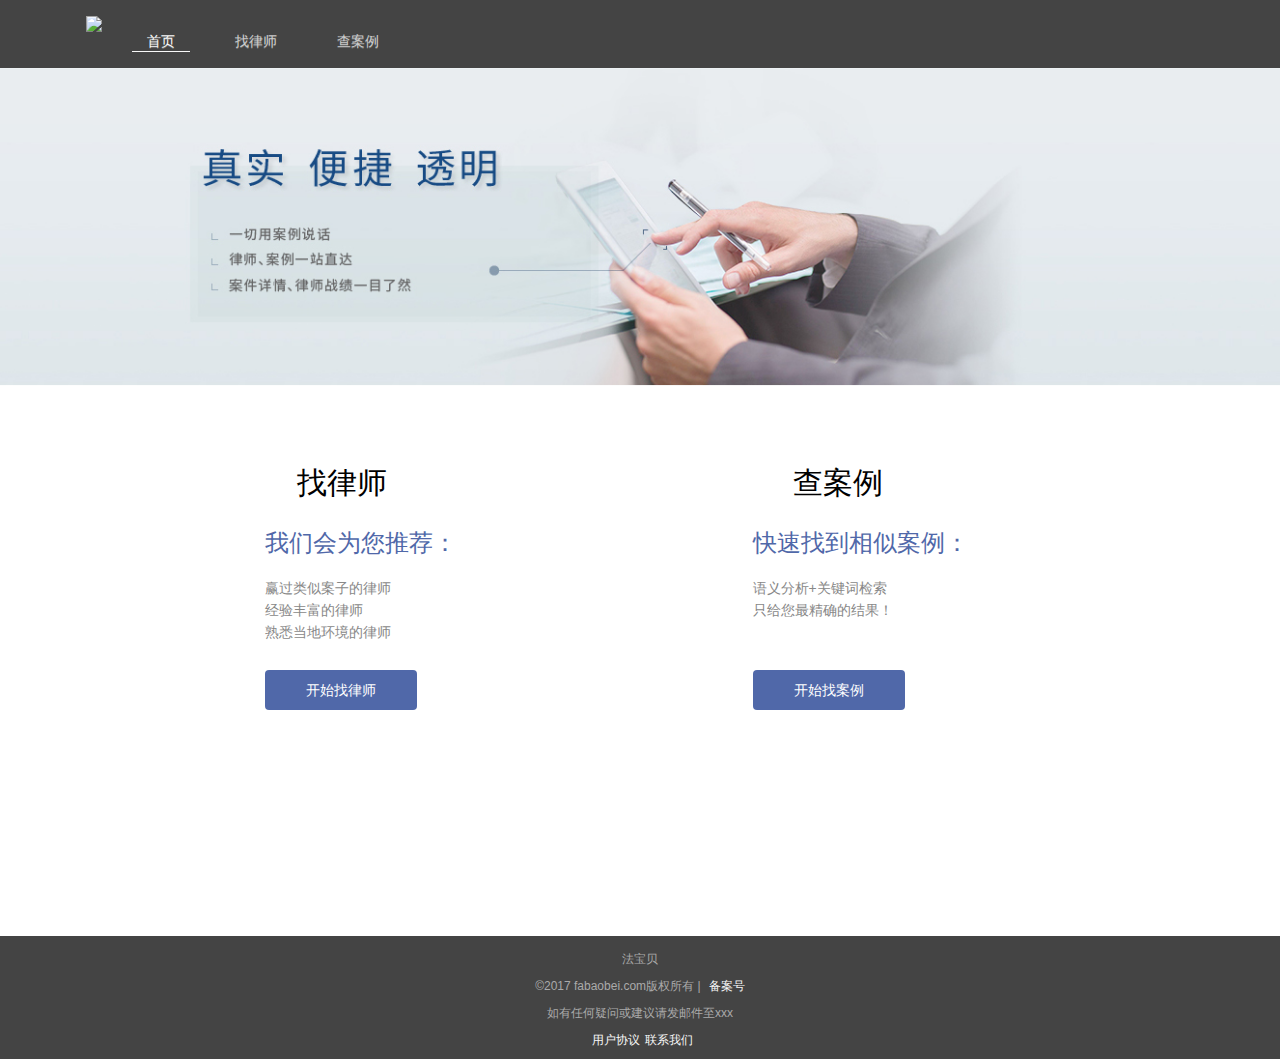
==== index.html @ 176e60fd "create" ====
<!DOCTYPE html>
<!-- saved from url=(0044)http://www.falvgu.com/public/html/index.html -->
<html lang="en"><head><meta http-equiv="Content-Type" content="text/html; charset=UTF-8">
	
	<meta name="renderer" content="webkit">
	<meta http-equiv="X-UA-Compatible" content="IE=edge">
  <meta name="viewport" content="width=device-width, initial-scale=1">
	<meta name="viewport" content="width=device-width, initial-scale=1, maximum-scale=1, user-scalable=no">


	<!-- Bootstrap -->
	<link rel="stylesheet" href="./source/css/style.css">
	<link rel="stylesheet" href="./source/css/bootstrap.css">
	<link rel="stylesheet" href="./source/css/bootstrap-theme.css">

	<script async="" src="./source/js/analytics.js">
	</script><script src="./source/js/jquery-3.0.0.js"></script>
	<script src="./source/js/jquery-migrate-3.0.0.js"></script>
	<script src="./source/js/bootstrap3.3.7.min.js"></script>
  <link rel="icon" href="./source/favicon.ico" mce_href="./source/favicon.ico" type="image/x-icon">
  <link rel="shortcut icon" href="./source/favicon.ico" mce_href="./source/favicon.ico" type="image/x-icon">
	<title>法律谷</title>
	<style type="text/css">

	.carousel .item img {
	  top: 0;
	  left: 0;
	  min-width: 100%;
	}

	.item {
		position: relative;
  	overflow: hidden;
	}
	</style>
	<!-- Google Analytics -->
        <script>
            (function(i,s,o,g,r,a,m){i['GoogleAnalyticsObject']=r;i[r]=i[r]||function(){
            (i[r].q=i[r].q||[]).push(arguments)},i[r].l=1*new Date();a=s.createElement(o),
            m=s.getElementsByTagName(o)[0];a.async=1;a.src=g;m.parentNode.insertBefore(a,m)
            })(window,document,'script','./source/js/analytics.js','ga');

            ga('create', 'UA-76141288-2', 'auto');
            ga('send', 'pageview');
        </script>
        <!-- End Google Analytics -->
</head>
<body>
	<div class="navbar-wrapper g-head">
      <div class="container">
				<nav class="navbar">
            <div class="navbar-header">
							<button type="button" class="navbar-toggle collapsed" data-toggle="collapse" data-target="#navbar-collapse" aria-expanded="false">
        				<span class="sr-only">Toggle navigation</span>
        				<span class="icon-bar"></span>
        				<span class="icon-bar"></span>
        				<span class="icon-bar"></span>
      				</button>
              <a class="navbar-brand" href="./index.html"><img src="./source/images/index/logo2.png"></a>
            </div>
            <div class="navbar-collapse collapse" id="navbar-collapse">
              <ul class="nav navbar-nav u-nav">
								<li class="active"><a href="./index.html">首页</a></li>
                <li><a href="./lawyer.html">找律师</a></li>
                <li><a href="./describe.html">查案例</a></li>
              </ul>
            </div>
      </nav></div>
		
  </div>

	<div id="carousel-example-generic" class="carousel slide" data-ride="carousel">

  <!-- Wrapper for slides -->
  <div class="carousel-inner" role="listbox">
    <div class="item active">
      <img src="./source/images/index/banner.jpg" alt="...">
    </div>
  </div>

</div>

	<div class="g-body container m-content">
		<div class="row">


			<div class="col-md-4 col-sm-5 col-md-offset-2 col-sm-offset-1 col-xs-10 col-xs-offset-1 m-lookfor" style="margin-bottom: 50px">
				<h2 class="hidden-xs"><span class="icon-index2"></span>找律师</h2>
				<div class="u-lookfor-text">
					<h3>我们会为您推荐：</h3>
					<p>赢过类似案子的律师</p>
					<p>经验丰富的律师</p>
					<p>熟悉当地环境的律师</p>
				</div>
				<div class="u-lookfor-btn">
					<a href="./lawyer.html">开始找律师</a>
				</div>
			</div>

			<div class="col-md-4 col-sm-5 col-md-offset-1 col-sm-offset-1 col-xs-10 col-xs-offset-1 m-lookfor">
				<h2 class="hidden-xs"><span class="icon-index1"></span>查案例</h2>
				<div class="u-lookfor-text">
					<h3>快速找到相似案例：</h3>
					<p>语义分析+关键词检索</p>
					<p>只给您最精确的结果！</p>
				</div>
				<div class="u-lookfor-btn">
					<a href="./describe.html">开始找案例</a>
				</div>
			</div>
		</div>
	</div>

<div class="container-fluid g-foot">
	<div class="footer g-wrap">
		<p>法宝贝</p>
		<p>©2017 fabaobei.com版权所有  |  <a href="">备案号</a></p>
		<p>如有任何疑问或建议请发邮件至xxx</p><p><a href="#@" target="_blank">用户协议</a><a href="#@" target="_blank">联系我们</a></p>
	</div>
</div>

</body></html>
---- source/css/style.css ----
html, body, div, span, applet, object, iframe, h1, h2, h3, h4, h5, h6, p, blockquote, pre, a, abbr, acronym, address, big, cite, code, del, dfn, em, img, ins, kbd, q, s, samp, small, strike, strong, sub, sup, tt, var, b, u, i, center, dl, dt, dd, ol, ul, li, fieldset, form, label, legend, table, caption, tbody, tfoot, thead, tr, th, td, article, aside, canvas, details, embed, figure, figcaption, footer, header, hgroup, menu, nav, output, ruby, section, summary, time, mark, audio, video {
  margin: 0;
  padding: 0;
  border: 0;
  font: inherit;
  font-size: 100%;
  vertical-align: baseline; }

html {
  line-height: 1; }

ol, ul {
  list-style: none; }

table {
  border-collapse: collapse;
  border-spacing: 0; }

caption, th, td {
  text-align: left;
  font-weight: normal;
  vertical-align: middle; }

q, blockquote {
  quotes: none; }

q:before, q:after, blockquote:before, blockquote:after {
  content: "";
  content: none; }

a img {
  border: none; }

article, aside, details, figcaption, figure, footer, header, hgroup, main, menu, nav, section, summary {
  display: block; }

.f-p0 {
  padding: 0px !important; }

.f-pl0 {
  padding-left: 0px !important; }

.f-pr0 {
  padding-right: 0px !important; }

.f-pt0 {
  padding-top: 0px !important; }

.f-pb0 {
  padding-bottom: 0px !important; }

.f-m0 {
  margin: 0px !important; }

.f-ml0 {
  margin-left: 0px !important; }

.f-mr0 {
  margin-right: 0px !important; }

.f-mt0 {
  margin-top: 0px !important; }

.f-mb0 {
  margin-bottom: 0px !important; }

.f-p5 {
  padding: 5px !important; }

.f-pl5 {
  padding-left: 5px !important; }

.f-pr5 {
  padding-right: 5px !important; }

.f-pt5 {
  padding-top: 5px !important; }

.f-pb5 {
  padding-bottom: 5px !important; }

.f-m5 {
  margin: 5px !important; }

.f-ml5 {
  margin-left: 5px !important; }

.f-mr5 {
  margin-right: 5px !important; }

.f-mt5 {
  margin-top: 5px !important; }

.f-mb5 {
  margin-bottom: 5px !important; }

.f-p10 {
  padding: 10px !important; }

.f-pl10 {
  padding-left: 10px !important; }

.f-pr10 {
  padding-right: 10px !important; }

.f-pt10 {
  padding-top: 10px !important; }

.f-pb10 {
  padding-bottom: 10px !important; }

.f-m10 {
  margin: 10px !important; }

.f-ml10 {
  margin-left: 10px !important; }

.f-mr10 {
  margin-right: 10px !important; }

.f-mt10 {
  margin-top: 10px !important; }

.f-mb10 {
  margin-bottom: 10px !important; }

.f-p15 {
  padding: 15px !important; }

.f-pl15 {
  padding-left: 15px !important; }

.f-pr15 {
  padding-right: 15px !important; }

.f-pt15 {
  padding-top: 15px !important; }

.f-pb15 {
  padding-bottom: 15px !important; }

.f-m15 {
  margin: 15px !important; }

.f-ml15 {
  margin-left: 15px !important; }

.f-mr15 {
  margin-right: 15px !important; }

.f-mt15 {
  margin-top: 15px !important; }

.f-mb15 {
  margin-bottom: 15px !important; }

.f-p20 {
  padding: 20px !important; }

.f-pl20 {
  padding-left: 20px !important; }

.f-pr20 {
  padding-right: 20px !important; }

.f-pt20 {
  padding-top: 20px !important; }

.f-pb20 {
  padding-bottom: 20px !important; }

.f-m20 {
  margin: 20px !important; }

.f-ml20 {
  margin-left: 20px !important; }

.f-mr20 {
  margin-right: 20px !important; }

.f-mt20 {
  margin-top: 20px !important; }

.f-mb20 {
  margin-bottom: 20px !important; }

.f-p25 {
  padding: 25px !important; }

.f-pl25 {
  padding-left: 25px !important; }

.f-pr25 {
  padding-right: 25px !important; }

.f-pt25 {
  padding-top: 25px !important; }

.f-pb25 {
  padding-bottom: 25px !important; }

.f-m25 {
  margin: 25px !important; }

.f-ml25 {
  margin-left: 25px !important; }

.f-mr25 {
  margin-right: 25px !important; }

.f-mt25 {
  margin-top: 25px !important; }

.f-mb25 {
  margin-bottom: 25px !important; }

.f-p30 {
  padding: 30px !important; }

.f-pl30 {
  padding-left: 30px !important; }

.f-pr30 {
  padding-right: 30px !important; }

.f-pt30 {
  padding-top: 30px !important; }

.f-pb30 {
  padding-bottom: 30px !important; }

.f-m30 {
  margin: 30px !important; }

.f-ml30 {
  margin-left: 30px !important; }

.f-mr30 {
  margin-right: 30px !important; }

.f-mt30 {
  margin-top: 30px !important; }

.f-mb30 {
  margin-bottom: 30px !important; }

.f-p35 {
  padding: 35px !important; }

.f-pl35 {
  padding-left: 35px !important; }

.f-pr35 {
  padding-right: 35px !important; }

.f-pt35 {
  padding-top: 35px !important; }

.f-pb35 {
  padding-bottom: 35px !important; }

.f-m35 {
  margin: 35px !important; }

.f-ml35 {
  margin-left: 35px !important; }

.f-mr35 {
  margin-right: 35px !important; }

.f-mt35 {
  margin-top: 35px !important; }

.f-mb35 {
  margin-bottom: 35px !important; }

.f-p40 {
  padding: 40px !important; }

.f-pl40 {
  padding-left: 40px !important; }

.f-pr40 {
  padding-right: 40px !important; }

.f-pt40 {
  padding-top: 40px !important; }

.f-pb40 {
  padding-bottom: 40px !important; }

.f-m40 {
  margin: 40px !important; }

.f-ml40 {
  margin-left: 40px !important; }

.f-mr40 {
  margin-right: 40px !important; }

.f-mt40 {
  margin-top: 40px !important; }

.f-mb40 {
  margin-bottom: 40px !important; }

.f-p45 {
  padding: 45px !important; }

.f-pl45 {
  padding-left: 45px !important; }

.f-pr45 {
  padding-right: 45px !important; }

.f-pt45 {
  padding-top: 45px !important; }

.f-pb45 {
  padding-bottom: 45px !important; }

.f-m45 {
  margin: 45px !important; }

.f-ml45 {
  margin-left: 45px !important; }

.f-mr45 {
  margin-right: 45px !important; }

.f-mt45 {
  margin-top: 45px !important; }

.f-mb45 {
  margin-bottom: 45px !important; }

.f-p50 {
  padding: 50px !important; }

.f-pl50 {
  padding-left: 50px !important; }

.f-pr50 {
  padding-right: 50px !important; }

.f-pt50 {
  padding-top: 50px !important; }

.f-pb50 {
  padding-bottom: 50px !important; }

.f-m50 {
  margin: 50px !important; }

.f-ml50 {
  margin-left: 50px !important; }

.f-mr50 {
  margin-right: 50px !important; }

.f-mt50 {
  margin-top: 50px !important; }

.f-mb50 {
  margin-bottom: 50px !important; }

.f-p130 {
  padding: 130px !important; }

.f-pl130 {
  padding-left: 130px !important; }

.f-pr130 {
  padding-right: 130px !important; }

.f-pt130 {
  padding-top: 130px !important; }

.f-pb130 {
  padding-bottom: 130px !important; }

.f-m130 {
  margin: 130px !important; }

.f-ml130 {
  margin-left: 130px !important; }

.f-mr130 {
  margin-right: 130px !important; }

.f-mt130 {
  margin-top: 130px !important; }

.f-mb130 {
  margin-bottom: 130px !important; }

.g-head {
  color: #ccc;
  background: #0f325b; }
  .g-head .u-logo {
    height: 66px;
    padding-top: 16px; }
  .g-head .u-nav li {
    float: left;
    height: 66px;
    line-height: 66px;
    padding: 15px; }
    .g-head .u-nav li a {
      font-size: 14px;
      color: #ccc;
      padding-bottom: 0px; }
      .g-head .u-nav li a:hover {
        color: #86a6df;
        background-color: transparent;
      }
    .g-head .u-nav li.active a {
      color: #f8f8f8;
      border-bottom: 1px solid #f8f8f8; }
  .g-head .u-send {
    height: 66px;
    line-height: 66px;
    padding-right: 20px;
    font-size: 12px; }
    .g-head .u-send .c-green {
      color: #64cc8E; }
    .g-head .u-send .t-email {
      font-size: 14px; }
  .g-head .navbar-toggle .icon-bar {
    display: block;
    width: 22px;
    height: 2px;
    border-radius: 1px;
    background-color: #fff; }

.g-foot {
  padding-top: 15px;
  font-size: 12px;
  color: #aaa;
  text-align: center; }
  .g-foot p {
    margin-bottom: 10px; }
  .g-foot .u-statement {
    text-align: right;
    line-height: 22px; }
  .g-foot a {
    margin-left: 5px;
    font-size: 12px;
    color: #f8f8f8; }
    .g-foot a:hover {
      color: #86a6df; }

.g-return {
  display: none;
  padding: 8px 0;
  background: #f2f2f2; }
  .g-return a {
    margin-left: 15px;
    width: 124px;
    height: 34px;
    line-height: 34px;
    display: inline-block;
    color: #fff;
    text-align: center;
    border-color: #51c680;
    border-radius: 4px;
    background-color: #64cc8E; }
    .g-return a:focus, .g-return a.focus {
      color: #fff;
      background-color: #3fbe72;
      border-color: #257244; }
    .g-return a:hover {
      color: #fff;
      background-color: #3fbe72;
      border-color: #36a462; }
    .g-return a:active, .g-return a.active, .open > .g-return a.dropdown-toggle {
      color: #fff;
      background-color: #3fbe72;
      border-color: #36a462; }
      .g-return a:active:hover, .g-return a:active:focus, .g-return a:active.focus, .g-return a.active:hover, .g-return a.active:focus, .g-return a.active.focus, .open > .g-return a.dropdown-toggle:hover, .open > .g-return a.dropdown-toggle:focus, .open > .g-return a.dropdown-toggle.focus {
        color: #fff;
        background-color: #36a462;
        border-color: #257244; }
    .g-return a:active, .g-return a.active, .open > .g-return a.dropdown-toggle {
      background-image: none; }
    .g-return a.disabled:hover, .g-return a.disabled:focus, .g-return a.disabled.focus, .g-return a[disabled]:hover, .g-return a[disabled]:focus, .g-return a[disabled].focus, fieldset[disabled] .g-return a:hover, fieldset[disabled] .g-return a:focus, fieldset[disabled] .g-return a.focus {
      background-color: #64cc8E;
      border-color: #51c680; }
    .g-return a span {
      display: inline-block;
      width: 17px;
      height: 13px;
      margin-right: 8px;
      background: url("../images/icon-return.png") 0 0 no-repeat; }

* {
  box-sizing: border-box; }

*:before,
*:after {
  box-sizing: border-box; }

html {
  -webkit-tap-highlight-color: transparent; }

body {
  font-family: "Hiragino Sans GB", "Microsoft Yahei", SimSun, Arial, "Helvetica Neue", Helvetica;
  color: #333333;
  line-height: 1;
  background-color: #fff; }

input,
button,
select,
textarea {
  font-family: inherit;
  font-size: inherit;
  line-height: inherit; }

input:focus,
button:focus,
select:focus,
textarea:focus {
  outline: none; }

a {
  color: #333333;
  text-decoration: none; }
  a:hover, a:focus {
    color: #0d0d0d;
    text-decoration: none; }
  a:focus {
    outline: none; }

figure {
  margin: 0; }

img {
  vertical-align: middle; }

[role="button"] {
  cursor: pointer; }

.g-head,
.g-body,
.g-foot {
  background-color: #444; }

.g-body {
  min-height: 550px;
  background-color: #fff; }

.g-wrap,
.g-wrap-full {
  margin-left: auto;
  margin-right: auto;
  *zoom: 1; }
  .g-wrap:before, .g-wrap:after,
  .g-wrap-full:before,
  .g-wrap-full:after {
    content: " ";
    display: table; }
  .g-wrap:after,
  .g-wrap-full:after {
    clear: both; }

.g-wrap-full {
  width: 100%; }

.g-layout-left,
.g-layout-right,
.g-layout-three {
  *zoom: 1; }
  .g-layout-left:before, .g-layout-left:after,
  .g-layout-right:before,
  .g-layout-right:after,
  .g-layout-three:before,
  .g-layout-three:after {
    content: " ";
    display: table; }
  .g-layout-left:after,
  .g-layout-right:after,
  .g-layout-three:after {
    clear: both; }

.g-layout-left .g-side {
  position: relative;
  float: left;
  width: 240px;
  margin-right: -240px; }
.g-layout-left .g-main {
  float: right;
  width: 100%; }
  .g-layout-left .g-main .g-mainc {
    margin-left: 270px; }

.g-layout-right .g-main {
  float: left;
  width: 100%; }
  .g-layout-right .g-main .g-mainc {
    margin-right: 270px; }
.g-layout-right .g-side {
  position: relative;
  float: right;
  width: 240px;
  margin-left: -240px; }

.g-layout-three .g-side-left,
.g-layout-three .g-side-right {
  position: relative; }
.g-layout-three .g-side-left {
  float: left;
  width: 240px;
  margin-right: -240px; }
.g-layout-three .g-main {
  float: left;
  width: 100%; }
  .g-layout-three .g-main .g-mainc {
    margin-left: 270px;
    margin-right: 270px; }
.g-layout-three .g-side-right {
  float: right;
  width: 240px;
  margin-left: -240px; }

.g-layout-justfy .g-list {
  line-height: 0;
  text-align: justify;
  text-align-last: justify; }
  .g-layout-justfy .g-list:after {
    display: inline-block;
    overflow: hidden;
    width: 100%;
    height: 0;
    content: '';
    vertical-align: top; }
  .g-layout-justfy .g-list .g-item {
    display: inline-block;
    line-height: 1;
    text-align: center;
    text-align-last: center;
    vertical-align: top; }

.g-layout-vertical {
  display: table; }
  .g-layout-vertical .g-table-cell {
    display: table-cell;
    vertical-align: middle; }

@font-face {
  font-family: 'iconfont';
  src: url("../font/iconfont.eot");
  /* IE9*/
  src: url("../font/iconfont.eot?#iefix") format("embedded-opentype"), url("../font/iconfont.woff") format("woff"), url("../font/iconfont.ttf") format("truetype"), url("../font/iconfont.svg#iconfont") format("svg");
  /* iOS 4.1- */ }
.f-clear {
  *zoom: 1; }
  .f-clear:before, .f-clear:after {
    content: " ";
    display: table; }
  .f-clear:after {
    clear: both; }

.f-fl {
  float: left !important; }

.f-fr {
  float: right !important; }

.f-hide {
  display: none !important; }

.f-invisible {
  visibility: hidden !important; }

.f-ib {
  display: inline-block;
  *display: inline;
  *zoom: 1; }

.f-dn {
  display: none; }

.f-db, .show {
  display: block; }

.f-pf {
  position: fixed; }

.f-pr {
  position: relative; }

.f-oh {
  overflow: hidden; }

.f-oa {
  overflow: auto; }

.f-fwn {
  font-weight: normal; }

.f-fwb {
  font-weight: bold; }

.f-tal {
  text-align: left; }

.f-tac {
  text-align: center; }

.f-tar {
  text-align: right; }

.f-taj {
  text-align: justify;
  text-justify: inter-ideograph; }

.f-vam,
.f-vama * {
  vertical-align: middle; }

.f-wsn {
  word-wrap: normal;
  white-space: nowrap; }

.f-pre {
  overflow: hidden;
  text-align: left;
  white-space: pre-wrap;
  word-wrap: break-word;
  word-break: break-all; }

.f-wwb {
  white-space: normal;
  word-wrap: break-word;
  word-break: break-all; }

.f-lhn {
  line-height: normal; }

.f-toe {
  overflow: hidden;
  word-wrap: normal;
  white-space: nowrap;
  text-overflow: ellipsis; }

.f-csp {
  cursor: pointer; }

.f-csd {
  cursor: default; }

.f-csh {
  cursor: help; }

.f-csm {
  cursor: move; }

.f-usn {
  -webkit-user-select: none;
  -moz-user-select: none;
  -ms-user-select: none;
  -o-user-select: none;
  user-select: none; }

.btn-default {
  width: 100px;
  height: 28px;
  line-height: 28px;
  display: inline-block;
  color: #fff;
  text-align: center;
  border-color: #ccc;
  border-radius: 4px;
  background-color: #ccc; }
  .btn-default:focus, .btn-default.focus {
    color: #fff;
    background-color: #b3b3b3;
    border-color: #8c8c8c; }
  .btn-default:hover {
    color: #fff;
    background-color: #b3b3b3;
    border-color: #adadad; }
  .btn-default:active, .btn-default.active, .open > .btn-default.dropdown-toggle {
    color: #fff;
    background-color: #b3b3b3;
    border-color: #adadad; }
    .btn-default:active:hover, .btn-default:active:focus, .btn-default:active.focus, .btn-default.active:hover, .btn-default.active:focus, .btn-default.active.focus, .open > .btn-default.dropdown-toggle:hover, .open > .btn-default.dropdown-toggle:focus, .open > .btn-default.dropdown-toggle.focus {
      color: #fff;
      background-color: #a1a1a1;
      border-color: #8c8c8c; }
  .btn-default:active, .btn-default.active, .open > .btn-default.dropdown-toggle {
    background-image: none; }
  .btn-default.disabled:hover, .btn-default.disabled:focus, .btn-default.disabled.focus, .btn-default[disabled]:hover, .btn-default[disabled]:focus, .btn-default[disabled].focus, fieldset[disabled] .btn-default:hover, fieldset[disabled] .btn-default:focus, fieldset[disabled] .btn-default.focus {
    background-color: #ccc;
    border-color: #ccc; }

.btn-success {
  display: inline-block;
  color: #fff;
  text-align: center;
  border-color: #51c680;
  border-radius: 4px;
  background-color: #64cc8E; }
  .btn-success:focus, .btn-success.focus {
    color: #fff;
    background-color: #3fbe72;
    border-color: #257244; }
  .btn-success:hover {
    color: #fff;
    background-color: #3fbe72;
    border-color: #36a462; }
  .btn-success:active, .btn-success.active, .open > .btn-success.dropdown-toggle {
    color: #fff;
    background-color: #3fbe72;
    border-color: #36a462; }
    .btn-success:active:hover, .btn-success:active:focus, .btn-success:active.focus, .btn-success.active:hover, .btn-success.active:focus, .btn-success.active.focus, .open > .btn-success.dropdown-toggle:hover, .open > .btn-success.dropdown-toggle:focus, .open > .btn-success.dropdown-toggle.focus {
      color: #fff;
      background-color: #36a462;
      border-color: #257244; }
  .btn-success:active, .btn-success.active, .open > .btn-success.dropdown-toggle {
    background-image: none; }
  .btn-success.disabled:hover, .btn-success.disabled:focus, .btn-success.disabled.focus, .btn-success[disabled]:hover, .btn-success[disabled]:focus, .btn-success[disabled].focus, fieldset[disabled] .btn-success:hover, fieldset[disabled] .btn-success:focus, fieldset[disabled] .btn-success.focus {
    background-color: #64cc8E;
    border-color: #51c680; }

.font-height {
  color: #FF9900; }

.f-p0 {
  padding: 0px !important; }

.f-pl0 {
  padding-left: 0px !important; }

.f-pr0 {
  padding-right: 0px !important; }

.f-pt0 {
  padding-top: 0px !important; }

.f-pb0 {
  padding-bottom: 0px !important; }

.f-m0 {
  margin: 0px !important; }

.f-ml0 {
  margin-left: 0px !important; }

.f-mr0 {
  margin-right: 0px !important; }

.f-mt0 {
  margin-top: 0px !important; }

.f-mb0 {
  margin-bottom: 0px !important; }

.f-p5 {
  padding: 5px !important; }

.f-pl5 {
  padding-left: 5px !important; }

.f-pr5 {
  padding-right: 5px !important; }

.f-pt5 {
  padding-top: 5px !important; }

.f-pb5 {
  padding-bottom: 5px !important; }

.f-m5 {
  margin: 5px !important; }

.f-ml5 {
  margin-left: 5px !important; }

.f-mr5 {
  margin-right: 5px !important; }

.f-mt5 {
  margin-top: 5px !important; }

.f-mb5 {
  margin-bottom: 5px !important; }

.f-p10 {
  padding: 10px !important; }

.f-pl10 {
  padding-left: 10px !important; }

.f-pr10 {
  padding-right: 10px !important; }

.f-pt10 {
  padding-top: 10px !important; }

.f-pb10 {
  padding-bottom: 10px !important; }

.f-m10 {
  margin: 10px !important; }

.f-ml10 {
  margin-left: 10px !important; }

.f-mr10 {
  margin-right: 10px !important; }

.f-mt10 {
  margin-top: 10px !important; }

.f-mb10 {
  margin-bottom: 10px !important; }

.f-p15 {
  padding: 15px !important; }

.f-pl15 {
  padding-left: 15px !important; }

.f-pr15 {
  padding-right: 15px !important; }

.f-pt15 {
  padding-top: 15px !important; }

.f-pb15 {
  padding-bottom: 15px !important; }

.f-m15 {
  margin: 15px !important; }

.f-ml15 {
  margin-left: 15px !important; }

.f-mr15 {
  margin-right: 15px !important; }

.f-mt15 {
  margin-top: 15px !important; }

.f-mb15 {
  margin-bottom: 15px !important; }

.f-p20 {
  padding: 20px !important; }

.f-pl20 {
  padding-left: 20px !important; }

.f-pr20 {
  padding-right: 20px !important; }

.f-pt20 {
  padding-top: 20px !important; }

.f-pb20 {
  padding-bottom: 20px !important; }

.f-m20 {
  margin: 20px !important; }

.f-ml20 {
  margin-left: 20px !important; }

.f-mr20 {
  margin-right: 20px !important; }

.f-mt20 {
  margin-top: 20px !important; }

.f-mb20 {
  margin-bottom: 20px !important; }

.f-p25 {
  padding: 25px !important; }

.f-pl25 {
  padding-left: 25px !important; }

.f-pr25 {
  padding-right: 25px !important; }

.f-pt25 {
  padding-top: 25px !important; }

.f-pb25 {
  padding-bottom: 25px !important; }

.f-m25 {
  margin: 25px !important; }

.f-ml25 {
  margin-left: 25px !important; }

.f-mr25 {
  margin-right: 25px !important; }

.f-mt25 {
  margin-top: 25px !important; }

.f-mb25 {
  margin-bottom: 25px !important; }

.f-p30 {
  padding: 30px !important; }

.f-pl30 {
  padding-left: 30px !important; }

.f-pr30 {
  padding-right: 30px !important; }

.f-pt30 {
  padding-top: 30px !important; }

.f-pb30 {
  padding-bottom: 30px !important; }

.f-m30 {
  margin: 30px !important; }

.f-ml30 {
  margin-left: 30px !important; }

.f-mr30 {
  margin-right: 30px !important; }

.f-mt30 {
  margin-top: 30px !important; }

.f-mb30 {
  margin-bottom: 30px !important; }

.f-p35 {
  padding: 35px !important; }

.f-pl35 {
  padding-left: 35px !important; }

.f-pr35 {
  padding-right: 35px !important; }

.f-pt35 {
  padding-top: 35px !important; }

.f-pb35 {
  padding-bottom: 35px !important; }

.f-m35 {
  margin: 35px !important; }

.f-ml35 {
  margin-left: 35px !important; }

.f-mr35 {
  margin-right: 35px !important; }

.f-mt35 {
  margin-top: 35px !important; }

.f-mb35 {
  margin-bottom: 35px !important; }

.f-p40 {
  padding: 40px !important; }

.f-pl40 {
  padding-left: 40px !important; }

.f-pr40 {
  padding-right: 40px !important; }

.f-pt40 {
  padding-top: 40px !important; }

.f-pb40 {
  padding-bottom: 40px !important; }

.f-m40 {
  margin: 40px !important; }

.f-ml40 {
  margin-left: 40px !important; }

.f-mr40 {
  margin-right: 40px !important; }

.f-mt40 {
  margin-top: 40px !important; }

.f-mb40 {
  margin-bottom: 40px !important; }

.f-p45 {
  padding: 45px !important; }

.f-pl45 {
  padding-left: 45px !important; }

.f-pr45 {
  padding-right: 45px !important; }

.f-pt45 {
  padding-top: 45px !important; }

.f-pb45 {
  padding-bottom: 45px !important; }

.f-m45 {
  margin: 45px !important; }

.f-ml45 {
  margin-left: 45px !important; }

.f-mr45 {
  margin-right: 45px !important; }

.f-mt45 {
  margin-top: 45px !important; }

.f-mb45 {
  margin-bottom: 45px !important; }

.f-p50 {
  padding: 50px !important; }

.f-pl50 {
  padding-left: 50px !important; }

.f-pr50 {
  padding-right: 50px !important; }

.f-pt50 {
  padding-top: 50px !important; }

.f-pb50 {
  padding-bottom: 50px !important; }

.f-m50 {
  margin: 50px !important; }

.f-ml50 {
  margin-left: 50px !important; }

.f-mr50 {
  margin-right: 50px !important; }

.f-mt50 {
  margin-top: 50px !important; }

.f-mb50 {
  margin-bottom: 50px !important; }

.f-p130 {
  padding: 130px !important; }

.f-pl130 {
  padding-left: 130px !important; }

.f-pr130 {
  padding-right: 130px !important; }

.f-pt130 {
  padding-top: 130px !important; }

.f-pb130 {
  padding-bottom: 130px !important; }

.f-m130 {
  margin: 130px !important; }

.f-ml130 {
  margin-left: 130px !important; }

.f-mr130 {
  margin-right: 130px !important; }

.f-mt130 {
  margin-top: 130px !important; }

.f-mb130 {
  margin-bottom: 130px !important; }

.pagination {
  position: absolute;
  left: 50%;
  bottom: 0;
  top: 100%;
  margin-left: -124px; }

.pagination a {
  text-decoration: none;
  color: #999;
  background: #F2F2F2; }

.pagination a, .pagination span {
  display: inline-block;
  width: 26px;
  height: 26px;
  line-height: 26px;
  font-size: 14px;
  text-align: center;
  margin-right: 5px;
  border-radius: 4px; }

.pagination .current {
  background: #64CC8E;
  color: #fff; }

.pagination .current.prev, .pagination .current.next {
  color: #999;
  background: #fff; }

.loadEffect {
  width: 100px;
  height: 100px;
  position: relative;
  margin: 0 auto 20px;
  margin-top: 50px; }

.loadEffect span {
  display: inline-block;
  width: 20px;
  height: 20px;
  border-radius: 50%;
  background: lightgreen;
  position: absolute;
  -webkit-animation: load 1.04s ease infinite; }

@-webkit-keyframes load {
  0% {
    -webkit-transform: scale(1.2);
    opacity: 1; }
  100% {
    -webkit-transform: scale(0.3);
    opacity: 0.5; } }
.loadEffect span:nth-child(1) {
  left: 0;
  top: 50%;
  margin-top: -10px;
  -webkit-animation-delay: 0.13s; }

.loadEffect span:nth-child(2) {
  left: 14px;
  top: 14px;
  -webkit-animation-delay: 0.26s; }

.loadEffect span:nth-child(3) {
  left: 50%;
  top: 0;
  margin-left: -10px;
  -webkit-animation-delay: 0.39s; }

.loadEffect span:nth-child(4) {
  top: 14px;
  right: 14px;
  -webkit-animation-delay: 0.52s; }

.loadEffect span:nth-child(5) {
  right: 0;
  top: 50%;
  margin-top: -10px;
  -webkit-animation-delay: 0.65s; }

.loadEffect span:nth-child(6) {
  right: 14px;
  bottom: 14px;
  -webkit-animation-delay: 0.78s; }

.loadEffect span:nth-child(7) {
  bottom: 0;
  left: 50%;
  margin-left: -10px;
  -webkit-animation-delay: 0.91s; }

.loadEffect span:nth-child(8) {
  bottom: 14px;
  left: 14px;
  -webkit-animation-delay: 1.04s; }

.m-banner {
  position: relative; }
  .m-banner ul li {
    float: left;
    width: 100%;
    height: 329px;
    text-align: center; }
    .m-banner ul li img {
      position: absolute;
      left: 50%;
      margin-left: -990px; }
  .m-banner .u-direction {
    position: absolute;
    left: 50%;
    top: 0;
    width: 960px;
    height: 328px;
    margin-left: -480px; }
    .m-banner .u-direction .f-direction {
      position: absolute;
      top: 50%;
      width: 41px;
      height: 41px;
      margin-top: -20px; }
    .m-banner .u-direction .next {
      right: 0; }

.m-content {
  padding: 60px 0 80px;
  text-align: center; }
  .m-content .m-lookfor {
    text-align: left; }
    .m-content .m-lookfor h2 {
      margin-bottom: 30px;
      color: #000; }
      .m-content .m-lookfor h2 .icon-index1 {
        display: inline-block;
        width: 30px;
        height: 26px;
        margin-right: 10px;
        vertical-align: middle;
        margin-bottom: 5px;
        background: url("../images/index-icon1.jpg") 0 0 no-repeat; }
      .m-content .m-lookfor h2 .icon-index2 {
        display: inline-block;
        width: 22px;
        height: 26px;
        margin-right: 10px;
        vertical-align: middle;
        margin-bottom: 5px;
        background: url("../images/index-icon2.jpg") 0 0 no-repeat; }
    .m-content .m-lookfor .u-lookfor-text {
      height: 100px;
      color: #888;
      line-height: 22px; }
      .m-content .m-lookfor .u-lookfor-text h3 {
        color: #5068a9;
        margin-bottom: 20px; }
    .m-content .m-lookfor .u-lookfor-btn {
      margin-top: 40px; }
      .m-content .m-lookfor .u-lookfor-btn a {
        display: inline-block;
        width: 152px;
        height: 40px;
        line-height: 40px;
        border-radius: 4px;
        display: inline-block;
        color: #fff;
        text-align: center;
        border-color: #51c680;
        border-radius: 4px;
        background-color: #5068a9; }
        .m-content .m-lookfor .u-lookfor-btn a:focus, .m-content .m-lookfor .u-lookfor-btn a.focus {
          color: #fff;
          background-color: #5068a9;
          border-color: #257244; }
        .m-content .m-lookfor .u-lookfor-btn a:hover {
          color: #fff;
          background-color: #86a6df;
          border-color: #36a462; }
        .m-content .m-lookfor .u-lookfor-btn a:active, .m-content .m-lookfor .u-lookfor-btn a.active, .open > .m-content .m-lookfor .u-lookfor-btn a.dropdown-toggle {
          color: #fff;
          background-color: #5068a9;
          border-color: #36a462; }
          .m-content .m-lookfor .u-lookfor-btn a:active:hover, .m-content .m-lookfor .u-lookfor-btn a:active:focus, .m-content .m-lookfor .u-lookfor-btn a:active.focus, .m-content .m-lookfor .u-lookfor-btn a.active:hover, .m-content .m-lookfor .u-lookfor-btn a.active:focus, .m-content .m-lookfor .u-lookfor-btn a.active.focus, .open > .m-content .m-lookfor .u-lookfor-btn a.dropdown-toggle:hover, .open > .m-content .m-lookfor .u-lookfor-btn a.dropdown-toggle:focus, .open > .m-content .m-lookfor .u-lookfor-btn a.dropdown-toggle.focus {
            color: #fff;
            background-color: #86a6df;
            border-color: #257244; }
        .m-content .m-lookfor .u-lookfor-btn a:active, .m-content .m-lookfor .u-lookfor-btn a.active, .open > .m-content .m-lookfor .u-lookfor-btn a.dropdown-toggle {
          background-image: none; }
        .m-content .m-lookfor .u-lookfor-btn a.disabled:hover, .m-content .m-lookfor .u-lookfor-btn a.disabled:focus, .m-content .m-lookfor .u-lookfor-btn a.disabled.focus, .m-content .m-lookfor .u-lookfor-btn a[disabled]:hover, .m-content .m-lookfor .u-lookfor-btn a[disabled]:focus, .m-content .m-lookfor .u-lookfor-btn a[disabled].focus, fieldset[disabled] .m-content .m-lookfor .u-lookfor-btn a:hover, fieldset[disabled] .m-content .m-lookfor .u-lookfor-btn a:focus, fieldset[disabled] .m-content .m-lookfor .u-lookfor-btn a.focus {
          background-color: #64cc8E;
          border-color: #51c680; }

.g-describe {
  min-height: 940px;
  padding-top: 22px; }
  .g-describe .m-title {
    color: #111;
    font-weight: bold; }
    .g-describe .m-title span {
      font-size: 0.85em;
      color: #999;
      margin-left: 10px;
      font-weight: 500; }
    .g-describe .m-title .orange {
      color: #F15A24; }
  .g-describe .m-textarea {
    margin: 18px 0; }
    .g-describe .m-textarea textarea {
      padding: 6px;
      width: 100%;
      line-height: 20px;
      border: 1px solid #C4C4C4;
      resize: none;
      background-color: #F6F6F6; }
    .g-describe .m-textarea .textColor {
      background: #fff;
      color: #444444;
      border: 1px solid #63bd8a;
      font-style: normal;
      font-family: "Hiragino Sans GB","Microsoft Yahei",SimSun,Arial,"Helvetica Neue",Helvetica; }
  .g-describe .m-keyword {
    margin: 18px 0; }
    .g-describe .m-keyword input {
      padding: 6px;
      border: 1px solid #C4C4C4;
      background-color: #F6F6F6; }
    .g-describe .m-keyword .textColor {
      background: #fff;
      color: #444444;
      border: 1px solid #63bd8a;
      font-style: normal;
      font-family: "Hiragino Sans GB","Microsoft Yahei",SimSun,Arial,"Helvetica Neue",Helvetica; }
  .g-describe .u-btn a {
    width: 100%;
    height: 40px;
    line-height: 40px;
    font-size: 16px;
    display: inline-block;
    color: #fff;
    text-align: center;
    border-color: #51c680;
    border-radius: 4px;
    background-color: #64cc8E; }
    .g-describe .u-btn a:focus, .g-describe .u-btn a.focus {
      color: #fff;
      background-color: #3fbe72;
      border-color: #257244; }
    .g-describe .u-btn a:hover {
      color: #fff;
      background-color: #3fbe72;
      border-color: #36a462; }
    .g-describe .u-btn a:active, .g-describe .u-btn a.active, .open > .g-describe .u-btn a.dropdown-toggle {
      color: #fff;
      background-color: #3fbe72;
      border-color: #36a462; }
      .g-describe .u-btn a:active:hover, .g-describe .u-btn a:active:focus, .g-describe .u-btn a:active.focus, .g-describe .u-btn a.active:hover, .g-describe .u-btn a.active:focus, .g-describe .u-btn a.active.focus, .open > .g-describe .u-btn a.dropdown-toggle:hover, .open > .g-describe .u-btn a.dropdown-toggle:focus, .open > .g-describe .u-btn a.dropdown-toggle.focus {
        color: #fff;
        background-color: #36a462;
        border-color: #257244; }
    .g-describe .u-btn a:active, .g-describe .u-btn a.active, .open > .g-describe .u-btn a.dropdown-toggle {
      background-image: none; }
    .g-describe .u-btn a.disabled:hover, .g-describe .u-btn a.disabled:focus, .g-describe .u-btn a.disabled.focus, .g-describe .u-btn a[disabled]:hover, .g-describe .u-btn a[disabled]:focus, .g-describe .u-btn a[disabled].focus, fieldset[disabled] .g-describe .u-btn a:hover, fieldset[disabled] .g-describe .u-btn a:focus, fieldset[disabled] .g-describe .u-btn a.focus {
      background-color: #64cc8E;
      border-color: #51c680; }
  .g-describe .m-nav {
    position: relative;
    padding-top: 30px;
    z-index: 2500; }
    .g-describe .m-nav .nav-mask {
      display: block;
      z-index: 90;
      position: absolute;
      top: 0;
      left: 0;
      width: 100%;
      height: 100%;
      background-color: #ffffff;
      opacity: 0.8;
      filter: alpha(opacity=80); }
    .g-describe .m-nav .m-ul li {
      position: relative;
      line-height: 47px;
      padding: 0 5px;
      font-size: 14px;
      color: #003366;
      cursor: pointer;
      font-weight: bold; }
      .g-describe .m-nav .m-ul li:hover {
        background: #F6F6F6; }
    .g-describe .m-nav .m-ul .unlimited {
      text-align: center;
      color: #959595; }
    .g-describe .m-nav .m-ul .unlimited-text {
      text-align: center; }
    .g-describe .m-nav .m-pop {
      display: none;
      box-shadow: 4px 0 5px #ccc;
      border: 1px solid #D7D7D7;
      background-color: #fff;
      z-index: 1000; }
      .g-describe .m-nav .m-pop .m-select {
        padding: 10px; }
      .g-describe .m-nav .m-pop .m-title {
        height: 48px;
        line-height: 48px;
        padding-left: 5px;
        border-bottom: 1px solid #D7D7D7;
        background-color: #F6F6F6; }
        .g-describe .m-nav .m-pop .m-title a {
          float: right;
          height: 100%;
          color: #FBB03B;
          padding-right: 10px; }
  .g-describe .g-result {
    position: relative; }
    .g-describe .g-result .result-mask {
      z-index: 150;
      position: absolute;
      top: 0px;
      left: 0px;
      width: 670px;
      height: 98%;
      cursor: default;
      display: none;
      background-color: #ffffff;
      opacity: 0.5;
      filter: alpha(opacity=50); }
    .g-describe .g-result .scroll-load {
      position: absolute;
      left: 50%;
      bottom: 30px;
      margin-left: -64px;
      z-index: 140; }
    .g-describe .g-result .m-look {
      display: none;
      margin-top: 10px; }
      .g-describe .g-result .m-look ul {
        float: left; }
        .g-describe .g-result .m-look ul li {
          display: none;
          float: left;
          margin-left: 10px;
          padding: 6px 4px;
          text-align: center;
          font-size: 14px;
          color: #fff;
          border-radius: 4px;
          cursor: pointer;
          background: #4077B2;
          overflow: hidden;
          word-wrap: normal;
          white-space: nowrap;
          text-overflow: ellipsis; }
          .g-describe .g-result .m-look ul li:first-child {
            display: block;
            color: #56768E;
            background: #fff;
            cursor: default;
            text-align: left; }
            .g-describe .g-result .m-look ul li:first-child:hover {
              color: #56768E;
              background: #fff; }
          .g-describe .g-result .m-look ul li:hover {
            color: #fff;
            background: #4c8fcc; }
      .g-describe .g-result .m-look .allcancel {
        float: right; }
        .g-describe .g-result .m-look .allcancel a {
          margin-top: 13px;
          padding: 5px;
          font-size: 14px;
          color: #006699;
          font-weight: bold;
          border-radius: 2px; }
          .g-describe .g-result .m-look .allcancel a:hover {
            background-color: #006699;
            color: #ffffff; }
    .g-describe .g-result .m-tips {
      padding-top: 100px;
      font-size: 16px;
      color: #94A6B5;
      line-height: 24px;
      text-align: center; }
      .g-describe .g-result .m-tips img {
        margin-bottom: 50px; }
    .g-describe .g-result .m-not-found {
      display: none;
      text-align: center; }
    .g-describe .g-result .m-result {
      display: none;
      padding-bottom: 50px; }
      .g-describe .g-result .m-result .result-load {
        position: absolute;
        left: 50%;
        bottom: -15px;
        margin-left: -64px;
        z-index: 140; }
      .g-describe .g-result .m-result .result-box {
        z-index: 133;
        width: 100%;
        position: relative; }
        .g-describe .g-result .m-result .result-box .result-main {
          display: block;
          background: #fff; }
          .g-describe .g-result .m-result .result-box .result-main:hover {
            background-color: #F6F6F6;
            text-decoration: none; }
          .g-describe .g-result .m-result .result-box .result-main .result-title {
            padding: 17px 0px 32px; }
          .g-describe .g-result .m-result .result-box .result-main .result-title-detail {
            z-index: 136;
            width: 99%;
            background-color: transparent;
            color: #006699;
            font-size: 20px;
            line-height: 24px;
            position: relative; }
          .g-describe .g-result .m-result .result-box .result-main .result-title-detail:hover p {
            color: #003366;
            visibility: inherit; }
          .g-describe .g-result .m-result .result-box .result-main .result-info {
            z-index: 140;
            color: #878787;
            font-size: 13px;
            line-height: 16px;
            margin-top: 7px;
            position: relative; }
          .g-describe .g-result .m-result .result-box .result-main .result-hr {
            z-index: 152;
            width: 100%;
            height: 2px;
            margin-top: 7px;
            position: relative;
            background: #E6E6E6; }
          .g-describe .g-result .m-result .result-box .result-main .result-reason {
            z-index: 144;
            color: #006699;
            font-size: 13px;
            line-height: 16px;
            margin-top: 16px;
            position: relative; }
          .g-describe .g-result .m-result .result-box .result-main .result-reason-detail {
            z-index: 148;
            width: 97%;
            color: #878787;
            line-height: 25px;
            margin-left: 11px;
            margin-top: 8px;
            position: relative;
            max-height: 250px;
            overflow: hidden; }
          .g-describe .g-result .m-result .result-box .result-main .result-res {
            z-index: 153;
            color: #006699;
            font-size: 13px;
            line-height: 16px;
            margin-top: 14px;
            position: relative; }
          .g-describe .g-result .m-result .result-box .result-main .result-res-detail {
            z-index: 157;
            color: #878787;
            line-height: 20px;
            margin-left: 11px;
            margin-top: 9px;
            position: relative;
            max-height: 140px;
            overflow: hidden; }

.floating-btns {
  position: fixed;
  bottom: 5%;
  right: 5%;
  opacity: 0.8;
  width: 46px;
  cursor: pointer;
  z-index: 1500; }
  .floating-btns div {
    margin-bottom: 5px;
    width: 46px;
    opacity: 0.8; }
    .floating-btns div img {
      padding: 0;
      margin-right: 0;
      float: none; }

.filter-form {
  position: fixed;
  top: 0;
  width: 80%;
  height: 100%;
  background-color: white;
  right: 0;
  padding-top: 20px;
  padding-left: 10px;
  padding-right: 10px;
  border-top: 1px solid #ccc7c7;
  border-bottom: 1px solid #ccc7c7;
  z-index: 3000; }
  .filter-form .filter-btns {
    text-align: center;
    position: absolute;
    width: 100%;
    bottom: 0; }
    .filter-form .filter-btns span {
      padding: 10px; }

#confirm-filter-btn {
  background-color: red;
  color: white; }

#navbar-mask {
  position: fixed;
  top: 0;
  left: 0;
  width: 100%;
  height: 100%;
  background-color: black;
  z-index: 800;
  display: none; }

.m-select .u-select {
  position: relative;
  height: 40px;
  margin-top: 5px;
  padding-right: 40px;
  line-height: 40px;
  padding-left: 10px;
  font-size: 13px;
  border: 1px solid #E1E1E1;
  cursor: pointer;
  vertical-align: top; }
  .m-select .u-select .j-select {
    display: inline-block;
    width: 105px;
    overflow: hidden;
    text-overflow: ellipsis;
    white-space: nowrap; }
  .m-select .u-select .icon-down {
    display: inline-block;
    position: absolute;
    right: 0;
    top: 0;
    width: 40px;
    height: 40px;
    line-height: 50px;
    text-align: center;
    border-left: 1px solid #E1E1E1; }
    .m-select .u-select .icon-down i {
      display: inline-block;
      height: 0;
      width: 0;
      border: 7px solid transparent;
      border-top-color: #E1E1E1; }
.m-select .select-menu {
  display: none;
  position: absolute;
  left: 0px;
  top: 40px;
  width: 100%;
  max-height: 300px;
  padding: 10px 0;
  box-shadow: 0 3px 5px #c5c5c5;
  border: 1px solid #E1E1E1;
  border-top: 0;
  background-color: #fff;
  overflow-y: auto;
  z-index: 3000; }
  .m-select .select-menu li {
    height: 40px;
    line-height: 40px;
    padding: 0 20px;
    overflow: hidden;
    text-overflow: ellipsis;
    white-space: nowrap; }
    .m-select .select-menu li:hover {
      background: #F8F8F8; }

#result-mask-mobile {
  z-index: 1000;
  position: fixed;
  top: 0px;
  left: 0px;
  width: 100%;
  height: 100%;
  cursor: default;
  display: none;
  background-color: #323131;
  opacity: 0.7;
  filter: alpha(opacity=50); }
  #result-mask-mobile .touch-to-return {
    width: 20%;
    position: absolute;
    bottom: 30%;
    z-index: 2000;
    color: white;
    text-align: center; }

.g-lawyer {
  position: relative;
  padding-bottom: 20px; }
  .g-lawyer .m-choose .u-title h3 {
    font-size: 16px;
    color: #111; }
    .g-lawyer .m-choose .u-title h3 span {
      font-size: 0.85em;
      color: #f15a24; }
  .g-lawyer .m-choose .u-case {
    margin-left: 15px; }
    .g-lawyer .m-choose .u-case textarea {
      resize: none;
      width: 100%;
      padding: 5px;
      font-size: 14px;
      color: #444;
      line-height: 20px;
      border: 1px solid #64CC8E;
      box-shadow: 0 0 5px #64CC8E; }
  .g-lawyer .m-choose h6 {
    margin: 10px 0 10px 15px;
    font-size: 12px;
    color: #666; }
  .g-lawyer .m-choose .u-tips {
    margin-left: 15px;
    font-size: 12px;
    color: #888;
    line-height: 28px; }
    .g-lawyer .m-choose .u-tips p {
      margin-bottom: 0px; }
  .g-lawyer .m-choose .u-btn a {
    position: relative;
    font-size: 14px;
    color: #333; }
    .g-lawyer .m-choose .u-btn a i {
      display: inline-block;
      position: absolute;
      right: -18px;
      top: 8px;
      width: 10px;
      height: 6px;
      background: url("../images/icon-down.png") center center no-repeat; }
    .g-lawyer .m-choose .u-btn a.active {
      color: #64cc8E; }
  .g-lawyer .m-choose .u-province {
    margin: 0 0 20px 1px;
    font-size: 14px;
    color: #444; }
    .g-lawyer .m-choose .u-province .s-province {
      position: relative;
      height: 34px;
      line-height: 34px;
      padding-left: 10px;
      border: 1px solid #E6E6E6;
      border-radius: 4px;
      vertical-align: middle;
      cursor: pointer; }
      .g-lawyer .m-choose .u-province .s-province:hover {
        border: 1px solid #64CC8E; }
      .g-lawyer .m-choose .u-province .s-province i {
        display: inline-block;
        position: absolute;
        right: 0;
        top: 0;
        width: 24px;
        height: 34px;
        background: url("../images/icon-down.png") center center no-repeat; }
      .g-lawyer .m-choose .u-province .s-province .m-region {
        display: none;
        position: absolute;
        left: -1px;
        top: 33px;
        padding: 8px;
        font-size: 14px;
        color: #444;
        border: 1px solid #E6E6E6;
        background: #fff;
        z-index: 10; }
        .g-lawyer .m-choose .u-province .s-province .m-region ul {
          padding-top: 10px;
          border-bottom: 1px solid #E6E6E6; }
          .g-lawyer .m-choose .u-province .s-province .m-region ul.all-box {
            width: 50px; }
          .g-lawyer .m-choose .u-province .s-province .m-region ul:last-child {
            border-bottom: 0; }
        .g-lawyer .m-choose .u-province .s-province .m-region li {
          float: left;
          height: 20px;
          margin: 0 5px 10px;
          padding: 0 5px;
          line-height: 20px;
          text-align: center;
          cursor: pointer; }
          .g-lawyer .m-choose .u-province .s-province .m-region li:hover {
            color: #fff;
            background: #3F9F70; }
          .g-lawyer .m-choose .u-province .s-province .m-region li.active {
            color: #fff;
            background: #3F9F70; }
    .g-lawyer .m-choose .u-province .show {
      border: 1px solid #64CC8E; }
      .g-lawyer .m-choose .u-province .show .m-region {
        display: block; }
  .g-lawyer .m-choose .u-involved {
    position: relative;
    padding-left: 20px; }
    .g-lawyer .m-choose .u-involved input {
      width: 166px;
      height: 37px;
      line-height: 37px;
      padding-left: 10px;
      border: 1px solid #E6E6E6;
      margin-right: 16px; }
    .g-lawyer .m-choose .u-involved span {
      display: none;
      position: absolute;
      left: 250px;
      top: 13px;
      font-size: 12px;
      color: #f15a24; }
  .g-lawyer .m-choose-btn {
    text-align: center; }
    .g-lawyer .m-choose-btn a {
      width: 150px;
      height: 40px;
      line-height: 40px;
      font-size: 14px; }
  .g-lawyer .m-blurring {
    display: none;
    text-align: center; }
    .g-lawyer .m-blurring h4 {
      margin: 24px 0;
      font-size: 18px;
      color: #999; }
    .g-lawyer .m-blurring .u-tips {
      padding-left: 216px;
      font-size: 12px;
      color: #888;
      text-align: left;
      line-height: 28px; }
  .g-lawyer .m-blurring-pop {
    display: none;
    position: absolute;
    left: 0;
    bottom: 0px;
    width: 100%;
    height: 400px;
    background: #fff;
    filter: alpha(opacity=80);
    -moz-opacity: 0.85;
    opacity: 0.8;
    z-index: 100; }
  .g-lawyer .m-case-type {
    margin-top: 20px;
    display: none; }
    .g-lawyer .m-case-type .type {
      padding: 14px 24px;
      border: 1px solid #E6E6E6;
      background: #f2f2f2; }
      .g-lawyer .m-case-type .type h3 {
        margin-bottom: 30px;
        font-size: 14px;
        color: #111; }
        .g-lawyer .m-case-type .type h3 span {
          margin-left: 20px;
          font-size: 12px;
          color: #f15a24; }
      .g-lawyer .m-case-type .type li {
        display: inline-block;
        margin-right: 30px;
        cursor: pointer; }
        .g-lawyer .m-case-type .type li span {
          display: inline-block;
          width: 16px;
          height: 16px;
          border-radius: 50%;
          border: 1px solid #aaa;
          vertical-align: middle;
          margin: 0 6px 4px 0; }
        .g-lawyer .m-case-type .type li.active span {
          border: 1px solid #64CC8E;
          text-align: center;
          background-color: #64CC8E; }
    .g-lawyer .m-case-type .dispute {
      margin-top: -1px;
      padding: 20px 24px;
      border: 1px solid #E6E6E6;
      background: #f9f9f9; }
      .g-lawyer .m-case-type .dispute div:first-child {
        display: block; }
      .g-lawyer .m-case-type .dispute h3 {
        margin-bottom: 20px;
        font-size: 14px;
        color: #666; }
        .g-lawyer .m-case-type .dispute h3 span {
          margin-left: 20px;
          font-size: 12px; }
      .g-lawyer .m-case-type .dispute .dispute-list {
        display: none; }
        .g-lawyer .m-case-type .dispute .dispute-list li {
          display: inline-block;
          margin: 0 16px 16px 0;
          padding: 8px 4px;
          font-size: 14px;
          border: 1px solid #E6E6E6;
          border-radius: 4px;
          background: #fff;
          cursor: pointer; }
          .g-lawyer .m-case-type .dispute .dispute-list li:hover {
            border: 1px solid #64cc8E; }
          .g-lawyer .m-case-type .dispute .dispute-list li.active {
            color: #fff;
            border: 1px solid #64cc8E;
            background: #64cc8E; }
            .g-lawyer .m-case-type .dispute .dispute-list li.active:hover {
              border: 1px solid #3f9f70;
              background: #3f9f70; }
      .g-lawyer .m-case-type .dispute .order input {
        width: 100%;
        height: 20px;
        font-size: 14px;
        color: #999;
        line-height: 20px;
        border: 0;
        border-bottom: 1px solid #888;
        background: #f9f9f9; }

.g-loding {
  display: none;
  padding-top: 136px;
  font-size: 18px;
  color: #999999;
  line-height: 34px;
  text-align: center; }
  .g-loding img {
    margin-bottom: 70px; }
  .g-loding .j-help {
    display: none; }

.g-loding2 {
  padding-top: 136px;
  text-align: center;
  display: none; }

.g-lawyer-list {
  position: relative;
  display: none; }
  .g-lawyer-list .m-condition {
    padding: 30px 0;
    font-size: 14px;
    color: #444; }
    .g-lawyer-list .m-condition i {
      display: inline-block;
      width: 14px;
      height: 11px;
      margin-right: 5px;
      background: url("../images/icon-ok.png") 0 0 no-repeat; }
    .g-lawyer-list .m-condition span {
      margin: 0 10px;
      color: #64cc8E; }
    .g-lawyer-list .m-condition p {
      margin-bottom: 10px; }
      .g-lawyer-list .m-condition p .green {
        margin: 0; }
  .g-lawyer-list .m-synopsis {
    margin-bottom: 28px;
    border: 1px solid #E6E6E6; }
    .g-lawyer-list .m-synopsis .f-jump:hover {
      display: block;
      background: #f9f9f9; }
    .g-lawyer-list .m-synopsis .u-line {
      height: 1px;
      background: #e6e6e6; }
    .g-lawyer-list .m-synopsis .m-portrait {
      float: left;
      padding: 10px 0px 0 10px; }
      .g-lawyer-list .m-synopsis .m-portrait .portrait {
        width: 80px;
        height: 80px;
        border: 1px solid #E6E6E6;
        border-radius: 50%;
        overflow: hidden; }
      .g-lawyer-list .m-synopsis .m-portrait .validate {
        text-align: center;
        font-size: 10px;
        color: #fff;
        background: #fbb03b; }
        .g-lawyer-list .m-synopsis .m-portrait .validate.notValidate {
          background: #999; }
        .g-lawyer-list .m-synopsis .m-portrait .validate .validate-ok {
          display: inline-block;
          width: 4px;
          height: 4px;
          vertical-align: middle;
          margin: 0 2px 2px 0;
          background: url("../images/validate-ok.png") 0 0 no-repeat; }
    .g-lawyer-list .m-synopsis .m-character {
      float: left; }
      .g-lawyer-list .m-synopsis .m-character h3 {
        font-size: 20px;
        color: #111;
        padding-bottom: 14px; }
        .g-lawyer-list .m-synopsis .m-character h3 span {
          font-size: 14px;
          margin-left: 10px; }
      .g-lawyer-list .m-synopsis .m-character dl {
        margin-top: 16px; }
        .g-lawyer-list .m-synopsis .m-character dl dt {
          float: left;
          margin-bottom: 14px;
          font-size: 14px;
          color: #888; }
        .g-lawyer-list .m-synopsis .m-character dl dd {
          margin: 16px 0 14px 100px;
          font-size: 14px;
          color: #444; }
          .g-lawyer-list .m-synopsis .m-character dl dd span {
            margin-right: 10px; }
          .g-lawyer-list .m-synopsis .m-character dl dd.blod span {
            font-weight: bold; }
    .g-lawyer-list .m-synopsis .m-case {
      position: relative;
      padding-top: 18px; }
      .g-lawyer-list .m-synopsis .m-case dt {
        float: left;
        padding: 3px 4px;
        background: #f0f0f0; }
      .g-lawyer-list .m-synopsis .m-case dd {
        margin-left: 80px;
        margin-bottom: 14px; }
        .g-lawyer-list .m-synopsis .m-case dd a {
          font-size: 16px;
          color: #64cc8e;
          line-height: 20px; }
          .g-lawyer-list .m-synopsis .m-case dd a:hover {
            color: #3f9f70; }
        .g-lawyer-list .m-synopsis .m-case dd span {
          margin-left: 10px;
          font-size: 12px;
          color: #b3b3b3; }
      .g-lawyer-list .m-synopsis .m-case .dispute {
        font-size: 14px;
        color: #95bca3;
        width: 70%;
        overflow: hidden;
        text-overflow: ellipsis;
        white-space: nowrap; }
      .g-lawyer-list .m-synopsis .m-case .u-similarity {
        position: absolute;
        bottom: 5px;
        left: 10px;
        font-size: 12px;
        color: #b3b3b3; }
        .g-lawyer-list .m-synopsis .m-case .u-similarity p {
          text-align: center; }
        .g-lawyer-list .m-synopsis .m-case .u-similarity span {
          font-size: 14px;
          color: #64CC8E;
          margin-left: 10px; }
        .g-lawyer-list .m-synopsis .m-case .u-similarity .grade span {
          display: inline-block;
          width: 16px;
          height: 4px;
          margin-left: 3px;
          background: #64cc8e; }
        .g-lawyer-list .m-synopsis .m-case .u-similarity .grade .u-gray {
          background: #ccc; }
        .g-lawyer-list .m-synopsis .m-case .u-similarity .green {
          color: #ADCC56; }
          .g-lawyer-list .m-synopsis .m-case .u-similarity .green span {
            background: #ADCC56; }
        .g-lawyer-list .m-synopsis .m-case .u-similarity .org {
          color: #DD8B62; }
          .g-lawyer-list .m-synopsis .m-case .u-similarity .org span {
            background: #DD8B62; }

.g-details {
  padding-top: 20px; }
  .g-details .m-portrait {
    float: left;
    text-align: right; }
  .g-details .validate {
    text-align: center;
    font-size: 10px;
    color: #fff;
    background: #fbb03b; }
    .g-details .validate.notValidate {
      background: #999; }
    .g-details .validate .validate-ok {
      display: inline-block;
      width: 4px;
      height: 4px;
      vertical-align: middle;
      margin: 0 2px 2px 0;
      background: url("../images/validate-ok.png") 0 0 no-repeat; }
  .g-details .m-synopsis .col-sm-6, .g-details .m-synopsis col-xs-12 {
    padding-left: 0; }
  .g-details .m-synopsis .name {
    float: left;
    font-size: 36px;
    color: #111; }
  .g-details .m-synopsis .office {
    float: left;
    font-size: 14px;
    margin-top: 22px;
    color: #111; }
  .g-details .m-synopsis .list {
    margin-top: 20px; }
    .g-details .m-synopsis .list dl:first-child {
      width: 370px; }
    .g-details .m-synopsis .list dt {
      float: left;
      font-size: 14px;
      color: #888; }
      .g-details .m-synopsis .list dt .icon-list {
        font-family: "iconfont" !important;
        font-size: 14px;
        font-style: normal;
        color: #64CC8E;
        margin-right: 8px;
        -webkit-font-smoothing: antialiased;
        -webkit-text-stroke-width: 0.2px;
        -moz-osx-font-smoothing: grayscale; }
    .g-details .m-synopsis .list dd {
      margin: 0 0 15px 90px;
      color: #444; }
      .g-details .m-synopsis .list dd .f-num {
        display: inline-block;
        width: 40px;
        text-align: center; }
  .g-details .m-synopsis .u-line {
    height: 1px;
    background: #e6e6e6; }
  .g-details .m-synopsis .m-skilful {
    padding: 20px 0; }
    .g-details .m-synopsis .m-skilful dt {
      float: left;
      margin-bottom: 20px;
      padding: 5px 10px;
      background: #f0f0f0; }
    .g-details .m-synopsis .m-skilful dd {
      margin: 0 0 20px 96px;
      line-height: 24px; }
      .g-details .m-synopsis .m-skilful dd a {
        font-size: 14px;
        color: #64cc8e; }
      .g-details .m-synopsis .m-skilful dd span {
        margin-right: 24px; }
  .g-details .g-title {
    font-size: 18px;
    color: #111; }
    .g-details .g-title span {
      margin-left: 10px;
      font-size: 12px;
      color: #888; }
    .g-details .g-title .title-line {
      position: relative;
      width: 100%;
      height: 1px;
      margin-bottom: 20px;
      background: #ccc; }
      .g-details .g-title .title-line span {
        position: absolute;
        left: 0;
        top: 0;
        margin-left: 0px;
        display: inline-block;
        width: 60px;
        height: 2px;
        background: #20385c; }
  .g-details .m-report {
    margin-top: 30px;
    border: 1px solid #E6E6E6; }
    .g-details .m-report .m-tab li {
      float: left;
      width: 25%;
      height: 50px;
      line-height: 50px;
      text-align: center;
      font-size: 16px;
      color: #444;
      border-right: 1px solid #E6E6E6;
      border-bottom: 1px solid #E6E6E6;
      cursor: pointer; }
      .g-details .m-report .m-tab li.active {
        border-top: 6px solid #64cc8e;
        line-height: 38px;
        color: #64cc8e; }
    .g-details .m-report .m-involve {
      height: 180px;
      background: #F9F9F9; }
      .g-details .m-report .m-involve li {
        float: left;
        width: 25%;
        padding-top: 34px;
        font-size: 14px;
        color: #95bca3;
        text-align: center; }
        .g-details .m-report .m-involve li h5 {
          margin-top: 34px;
          font-size: 18px;
          color: #64cc8e; }
        .g-details .m-report .m-involve li i {
          margin-bottom: 16px;
          display: inline-block; }
        .g-details .m-report .m-involve li .icon-city {
          width: 16px;
          height: 22px;
          background: url("../images/involve1.png") 0 0 no-repeat; }
        .g-details .m-report .m-involve li .icon-customer {
          width: 25px;
          height: 23px;
          background: url("../images/involve2.png") 0 0 no-repeat; }
        .g-details .m-report .m-involve li .icon-highest {
          width: 23px;
          height: 23px;
          background: url("../images/involve3.png") 0 0 no-repeat; }
        .g-details .m-report .m-involve li .icon-average {
          width: 22px;
          height: 23px;
          background: url("../images/involve4.png") 0 0 no-repeat; }
    .g-details .m-report .m-distribution {
      position: absolute;
      left: -10000px; }
      .g-details .m-report .m-distribution .m-title {
        font-size: 16px;
        color: #111; }
        .g-details .m-report .m-distribution .m-title i {
          display: inline-block;
          width: 14px;
          height: 14px;
          margin: 0 8px 4px 0;
          text-align: center;
          border-radius: 50%;
          background: #4077b2;
          vertical-align: middle; }
          .g-details .m-report .m-distribution .m-title i b {
            display: inline-block;
            width: 6px;
            height: 6px;
            margin-bottom: 4px;
            border-radius: 50%;
            background: #c0d8fa; }
        .g-details .m-report .m-distribution .m-title span {
          margin-left: 12px;
          font-size: 12px;
          color: #888; }
      .g-details .m-report .m-distribution .m-region .m-map {
        float: left;
        width: 320px;
        height: 340px; }
      .g-details .m-report .m-distribution .m-region .region-box {
        position: relative;
        height: 170px;
        margin-top: 100px;
        overflow: hidden; }
        .g-details .m-report .m-distribution .m-region .region-box .region-left, .g-details .m-report .m-distribution .m-region .region-box .region-right {
          z-index: 11;
          display: inline-block;
          position: absolute;
          top: 0px;
          left: 0;
          height: 100%;
          text-align: center;
          background: #fff;
          cursor: pointer; }
          .g-details .m-report .m-distribution .m-region .region-box .region-left span, .g-details .m-report .m-distribution .m-region .region-box .region-right span {
            display: inline-block;
            width: 30px;
            height: 80px;
            line-height: 80px;
            margin-top: 40px;
            background: #F9F9F9; }
            .g-details .m-report .m-distribution .m-region .region-box .region-left span i, .g-details .m-report .m-distribution .m-region .region-box .region-right span i {
              font-family: "iconfont" !important;
              font-size: 30px;
              font-style: normal;
              color: #ccc;
              margin-right: 8px;
              -webkit-font-smoothing: antialiased;
              -webkit-text-stroke-width: 0.2px;
              -moz-osx-font-smoothing: grayscale; }
        .g-details .m-report .m-distribution .m-region .region-box .region-right {
          left: auto;
          right: 0; }
        .g-details .m-report .m-distribution .m-region .region-box .region-city {
          z-index: 10;
          position: absolute;
          left: 0;
          top: 0;
          width: 10000px;
          padding: 0 70px; }
          .g-details .m-report .m-distribution .m-region .region-box .region-city ul {
            float: left;
            margin-right: 70px; }
            .g-details .m-report .m-distribution .m-region .region-box .region-city ul:last-child {
              margin-right: 0px; }
            .g-details .m-report .m-distribution .m-region .region-box .region-city ul li {
              width: 120px;
              font-size: 14px;
              color: #444;
              margin-bottom: 20px; }
              .g-details .m-report .m-distribution .m-region .region-box .region-city ul li:first-child {
                padding-bottom: 10px;
                border-bottom: 1px solid #E6E6E6; }
              .g-details .m-report .m-distribution .m-region .region-box .region-city ul li span {
                float: right; }
      .g-details .m-report .m-distribution .m-pie {
        position: relative;
        margin-bottom: 80px; }
        .g-details .m-report .m-distribution .m-pie .pie {
          width: 350px;
          min-width: 210px;
          height: 210px; }
        .g-details .m-report .m-distribution .m-pie .civil-txt {
          padding-top: 50px;
          font-size: 16px;
          color: #434343; }
          .g-details .m-report .m-distribution .m-pie .civil-txt .height {
            margin: 0 10px;
            font-size: 36px;
            color: #64cc8E; }
        .g-details .m-report .m-distribution .m-pie .civil-tips {
          font-size: 14px;
          color: #888;
          line-height: 24px;
          background: #F9F9F9; }
      .g-details .m-report .m-distribution .m-level .u-level {
        position: relative;
        width: 180px;
        height: 20px;
        margin: 60px 0 0 60px;
        background: #C0D8FA; }
        .g-details .m-report .m-distribution .m-level .u-level .level-show {
          display: inline-block;
          position: absolute;
          left: 0;
          top: 0;
          width: 0;
          height: 20px;
          background: #20385C; }
          .g-details .m-report .m-distribution .m-level .u-level .level-show .level-line {
            display: inline-block;
            position: absolute;
            right: 0;
            top: 50%;
            margin-top: -32px;
            height: 64px;
            border: 1px solid #ccc; }
          .g-details .m-report .m-distribution .m-level .u-level .level-show .level-txt {
            position: absolute;
            right: -15px;
            top: -38px;
            font-size: 14px;
            color: #444; }
      .g-details .m-report .m-distribution .m-level .level-list {
        margin: 30px 0 0 60px; }
        .g-details .m-report .m-distribution .m-level .level-list dl {
          font-size: 12px;
          color: #444; }
          .g-details .m-report .m-distribution .m-level .level-list dl i {
            display: inline-block;
            width: 12px;
            height: 12px;
            vertical-align: middle;
            margin: 0 5px 2px 0; }
          .g-details .m-report .m-distribution .m-level .level-list dl span {
            margin-left: 5px;
            color: #666; }
          .g-details .m-report .m-distribution .m-level .level-list dl dt {
            float: left; }
            .g-details .m-report .m-distribution .m-level .level-list dl dt i {
              background: #20385C; }
          .g-details .m-report .m-distribution .m-level .level-list dl dd {
            margin-left: 140px; }
            .g-details .m-report .m-distribution .m-level .level-list dl dd i {
              background: #C0D8FA; }
      .g-details .m-report .m-distribution .m-bar {
        padding-bottom: 60px; }
        .g-details .m-report .m-distribution .m-bar .bar {
          width: 330px;
          height: 250px; }
        .g-details .m-report .m-distribution .m-bar .bar-tips {
          margin-top: 20px;
          padding: 10px;
          font-size: 14px;
          color: #888;
          line-height: 24px;
          background: #F9F9F9; }
      .g-details .m-report .m-distribution .m-num {
        padding-top: 30px; }
        .g-details .m-report .m-distribution .m-num .num {
          text-align: center;
          font-size: 14px;
          color: #888; }
          .g-details .m-report .m-distribution .m-num .num h3 {
            margin-bottom: 10px;
            font-size: 100px;
            color: #C0D8FA; }
      .g-details .m-report .m-distribution .n-included {
        padding: 100px 0 0 100px; }
        .g-details .m-report .m-distribution .n-included .included-txt {
          font-size: 16px;
          color: #999; }
          .g-details .m-report .m-distribution .n-included .included-txt span {
            display: inline-block;
            width: 14px;
            height: 18px;
            background: url("../images/no-included.png") 0 0 no-repeat;
            vertical-align: middle;
            margin: 0 10px 4px 0; }
    .g-details .m-report .u-tab {
      position: relative;
      width: 100%;
      padding-top: 10px;
      text-align: center;
      border-bottom: 1px solid #e6e6e6; }
      .g-details .m-report .u-tab li {
        display: inline-block;
        width: 116px;
        height: 36px;
        line-height: 36px;
        margin-left: -5px;
        font-size: 16px;
        color: #888;
        border-radius: 4px;
        text-align: center;
        background: #f2f2f2;
        cursor: pointer; }
        .g-details .m-report .u-tab li.active {
          color: #fff;
          background: #64cc8e; }
          .g-details .m-report .u-tab li.active span {
            color: #fff; }
        .g-details .m-report .u-tab li span {
          font-family: "iconfont" !important;
          font-size: 14px;
          font-style: normal;
          color: #888;
          margin-right: 10px;
          -webkit-font-smoothing: antialiased;
          -webkit-text-stroke-width: 0.2px;
          -moz-osx-font-smoothing: grayscale; }
      .g-details .m-report .u-tab .u-tab-tips {
        font-style: 14px;
        color: #F15A24; }
        .g-details .m-report .u-tab .u-tab-tips i {
          display: inline-block;
          width: 14px;
          height: 15px;
          vertical-align: middle;
          margin: 0 10px 2px 0;
          background: url("../images/btn-jiashi.png") 0 0 no-repeat; }
    .g-details .m-report .case-list {
      position: absolute;
      left: -10000px; }
      .g-details .m-report .case-list .case-nav {
        float: left; }
        .g-details .m-report .case-list .case-nav li {
          width: 220px;
          height: 50px;
          line-height: 50px;
          padding-left: 30px;
          font-size: 14px;
          color: #444;
          border-bottom: 1px solid #E6E6E6;
          border-right: 1px solid #E6E6E6;
          cursor: pointer;
          overflow: hidden;
          text-overflow: ellipsis;
          white-space: nowrap; }
          .g-details .m-report .case-list .case-nav li.active {
            color: #64cc8E; }
          .g-details .m-report .case-list .case-nav li:hover {
            background: #F7F7F7; }
          .g-details .m-report .case-list .case-nav li:first-child {
            cursor: default; }
            .g-details .m-report .case-list .case-nav li:first-child:hover {
              background: #fff; }
      .g-details .m-report .case-list .case-txt {
        float: left;
        width: 680px;
        padding-left: 60px;
        padding-bottom: 100px;
        border-left: 1px solid #E6E6E6; }
        .g-details .m-report .case-list .case-txt h3 {
          padding: 20px 0;
          font-size: 14px;
          color: #888;
          border-bottom: 1px solid #E6E6E6; }
        .g-details .m-report .case-list .case-txt li {
          padding: 30px 0;
          border-bottom: 1px solid #E6E6E6; }
          .g-details .m-report .case-list .case-txt li .judgment {
            position: relative;
            margin-bottom: 15px;
            font-size: 14px;
            color: #444; }
            .g-details .m-report .case-list .case-txt li .judgment span {
              position: absolute;
              right: 0;
              top: 0; }
            .g-details .m-report .case-list .case-txt li .judgment a {
              display: inline-block;
              width: 500px;
              font-size: 14px;
              color: #444;
              line-height: 20px; }
          .g-details .m-report .case-list .case-txt li .dispute {
            font-size: 12px;
            color: #95bca3; }
            .g-details .m-report .case-list .case-txt li .dispute span {
              float: right;
              padding-right: 10px;
              color: #888;
              background: url("../images/icon-down.png") center right no-repeat;
              cursor: pointer; }
            .g-details .m-report .case-list .case-txt li .dispute p {
              width: 600px;
              line-height: 20px;
              overflow: hidden;
              text-overflow: ellipsis;
              white-space: nowrap; }
          .g-details .m-report .case-list .case-txt li .case-txt-list {
            display: none;
            margin-top: 30px;
            border-top: 1px solid #E6E6E6; }
            .g-details .m-report .case-list .case-txt li .case-txt-list li {
              padding: 30px 25px;
              background: #f7f7f7; }
              .g-details .m-report .case-list .case-txt li .case-txt-list li:hover {
                background: #F3F3F3; }
      .g-details .m-report .case-list .pagination {
        width: 248px;
        text-align: center;
        margin-left: -15px; }
    .g-details .m-report .show {
      position: relative;
      left: 0; }
    .g-details .m-report .range-box {
      position: relative; }
      .g-details .m-report .range-box .m-range {
        position: absolute;
        left: -10000px;
        top: 0; }
      .g-details .m-report .range-box .f-range {
        position: relative;
        left: 0px; }

.text-format-data {
  margin-top: 20px;
  margin-bottom: -30px; }

.blur-cover {
  position: absolute;
  width: 100%;
  height: 100%;
  top: 0;
  left: 0;
  z-index: 10;
  background: url("../images/blur-skill.png");
  text-align: center;
  display: none; }

.js-tabcollapse-panel-heading {
  width: 100%; }

div.panel {
  border-top: none; }

div.panel-heading {
  padding: 0px;
  border: none; }

.g-judgment {
  position: relative; }
  .g-judgment #detail-nav {
    padding: 0px;
    background-color: white; }
  .g-judgment .m-nav {
    position: absolute;
    top: 50px; }
    .g-judgment .m-nav ul {
      border-right: 2px dashed #ccc;
      margin-right: 10px; }
    .g-judgment .m-nav li {
      cursor: pointer;
      position: relative;
      margin-bottom: 5px;
      border: none;
      text-align: right; }
      .g-judgment .m-nav li:first-child i {
        display: inline-block;
        width: 20px;
        height: 14px;
        margin-right: -10px;
        background: url("../images/icon-nav.png") 0 0 no-repeat; }
      .g-judgment .m-nav li span {
        display: inline-block;
        width: 13px;
        height: 13px;
        margin-right: -22px;
        text-align: center;
        border: 3px solid #ccc;
        border-radius: 50%;
        background: #fff; }
      .g-judgment .m-nav li a {
        display: inline-block;
        margin-right: 10px;
        height: 20px; }
      .g-judgment .m-nav li .nav-txt {
        font-size: 16px;
        color: #ccc;
        text-align: right; }
    .g-judgment .m-nav .nav-active span {
      width: 18px;
      height: 8px;
      margin-left: -4px;
      border: 0;
      border-radius: 20px 4px 4px 20px;
      background: #12335f; }
    .g-judgment .m-nav .nav-active .nav-txt {
      color: #154472;
      top: 0px; }
  .g-judgment .m-judgment .m-file {
    position: relative;
    margin-bottom: 45px;
    background-color: #FFFFFF; }
  .g-judgment .m-judgment h1 {
    margin-bottom: 20px;
    font-size: 22px;
    color: #003366;
    text-align: center;
    line-height: 30px; }
  .g-judgment .m-judgment h2 {
    line-height: 36px;
    font-size: 30px;
    text-align: center; }
  .g-judgment .m-judgment h6 {
    text-align: center;
    font-size: 12px;
    color: #888888; }
    .g-judgment .m-judgment h6 span {
      margin-left: 40px; }
  .g-judgment .m-judgment .u-line {
    position: relative;
    width: 100%;
    height: 2px;
    margin: 11px 0;
    background: #C1C1C1; }
    .g-judgment .m-judgment .u-line span {
      display: inline-block;
      position: absolute;
      left: 0;
      top: 0;
      width: 70px;
      height: 2px;
      background: #20385C; }
  .g-judgment .m-judgment .m-title {
    width: 60px;
    height: 20px;
    line-height: 20px;
    font-size: 12px;
    color: #888888;
    text-align: center;
    border: 1px solid #e6e6e6;
    border-radius: 4px;
    background: #f3f3f3; }
  .g-judgment .m-judgment .m-time {
    position: relative;
    height: 80px;
    margin: 10px 0 26px;
    padding: 0 30px;
    overflow: hidden;
    border: 1px solid #f2f2f2; }
    .g-judgment .m-judgment .m-time ul {
      position: absolute;
      left: 40px;
      top: 12%;
      border-bottom: 1px solid #999; }
      .g-judgment .m-judgment .m-time ul li {
        width: 56px;
        margin-right: 75px;
        margin-bottom: -22px;
        text-align: center;
        float: left; }
        .g-judgment .m-judgment .m-time ul li p {
          line-height: 16px;
          font-size: 12px;
          color: #666; }
        .g-judgment .m-judgment .m-time ul li .u-circle {
          display: inline-block;
          width: 4px;
          height: 4px;
          border: 1px solid #999;
          border-radius: 50%;
          background: #fff; }
        .g-judgment .m-judgment .m-time ul li h5 {
          margin-top: 3px;
          margin-bottom: 0;
          color: #666;
          overflow: hidden;
          text-overflow: ellipsis;
          white-space: nowrap; }
        .g-judgment .m-judgment .m-time ul li:last-child {
          margin-right: 0; }
        .g-judgment .m-judgment .m-time ul li.active p {
          color: #64cc8E; }
        .g-judgment .m-judgment .m-time ul li.active h5 {
          color: #64cc8E; }
        .g-judgment .m-judgment .m-time ul li.active .u-circle {
          background: #64cc8E; }
    .g-judgment .m-judgment .m-time .region-left, .g-judgment .m-judgment .m-time .region-right {
      z-index: 11;
      display: inline-block;
      position: absolute;
      top: 0px;
      left: 0;
      text-align: center;
      cursor: pointer; }
      .g-judgment .m-judgment .m-time .region-left span, .g-judgment .m-judgment .m-time .region-right span {
        display: inline-block;
        width: 30px;
        height: 80px;
        line-height: 80px;
        background: #F9F9F9; }
        .g-judgment .m-judgment .m-time .region-left span i, .g-judgment .m-judgment .m-time .region-right span i {
          font-family: "iconfont" !important;
          font-size: 30px;
          font-style: normal;
          color: #ccc;
          margin-right: 8px;
          -webkit-font-smoothing: antialiased;
          -webkit-text-stroke-width: 0.2px;
          -moz-osx-font-smoothing: grayscale; }
    .g-judgment .m-judgment .m-time .region-right {
      left: auto;
      right: 0; }
    .g-judgment .m-judgment .m-time .region-city {
      z-index: 10;
      position: absolute;
      left: 0;
      top: 0;
      width: 10000px;
      padding: 0 70px; }
      .g-judgment .m-judgment .m-time .region-city ul {
        float: left;
        margin-right: 70px; }
        .g-judgment .m-judgment .m-time .region-city ul:last-child {
          margin-right: 0px; }
        .g-judgment .m-judgment .m-time .region-city ul li {
          width: 120px;
          font-size: 14px;
          color: #444;
          margin-bottom: 20px; }
          .g-judgment .m-judgment .m-time .region-city ul li:first-child {
            padding-bottom: 10px;
            border-bottom: 1px solid #E6E6E6; }
          .g-judgment .m-judgment .m-time .region-city ul li span {
            float: right; }
  .g-judgment .m-judgment .m-abstract {
    margin-top: 28px; }
    .g-judgment .m-judgment .m-abstract p {
      font-size: 14px;
      color: #666;
      line-height: 25px; }
    .g-judgment .m-judgment .m-abstract dl {
      margin-left: 28px;
      border-left: 1px dashed #444; }
      .g-judgment .m-judgment .m-abstract dl dt {
        float: left;
        height: 30px;
        line-height: 30px;
        margin-left: -29px;
        background: #fff;
        font-weight: bold; }
      .g-judgment .m-judgment .m-abstract dl dd {
        margin: 0 0 25px 52px;
        line-height: 30px; }
        .g-judgment .m-judgment .m-abstract dl dd i {
          position: absolute;
          left: 0;
          top: 6px;
          width: 32px;
          height: 18px;
          line-height: 18px;
          text-align: center;
          margin-right: 12px;
          font-size: 12px;
          color: #fff; }
        .g-judgment .m-judgment .m-abstract dl dd span {
          font-size: 14px;
          color: #666;
          margin-right: 20px; }
        .g-judgment .m-judgment .m-abstract dl dd .plaintiff {
          padding-left: 40px; }
          .g-judgment .m-judgment .m-abstract dl dd .plaintiff i {
            background: #12335F; }
        .g-judgment .m-judgment .m-abstract dl dd .defendant {
          padding-left: 40px; }
          .g-judgment .m-judgment .m-abstract dl dd .defendant i {
            background: #FBB03B; }
        .g-judgment .m-judgment .m-abstract dl dd .u-judgment {
          padding: 10px;
          font-size: 14px;
          color: #666;
          border: 1px dashed #64CC8E;
          background: #F9F9F9; }
  .g-judgment .m-judgment .m-caseid {
    margin-top: 3px;
    font-size: 12px;
    text-align: right; }
  .g-judgment .m-judgment .judgment-title {
    font-size: 18px;
    color: #666699;
    line-height: 22px;
    margin-top: 23px; }
  .g-judgment .m-judgment .judgment-txt {
    color: #666666;
    line-height: 25px;
    margin-top: 12px; }
  .g-judgment .m-judgment .document {
    margin-bottom: 10px;
    font-size: 16px;
    color: #111; }
  .g-judgment .m-lawyer {
    margin-top: 100px; }
    .g-judgment .m-lawyer h3 {
      margin-bottom: 15px;
      padding-left: 10px;
      font-size: 16px;
      border-left: 2px solid #20385C; }
    .g-judgment .m-lawyer .lawyer-list {
      padding-top: 10px; }
      .g-judgment .m-lawyer .lawyer-list h4 {
        margin-bottom: 10px;
        padding-top: 10px;
        font-size: 12px;
        color: #888;
        border-top: 1px solid #F2F2F2; }
        .g-judgment .m-lawyer .lawyer-list h4 span {
          float: right;
          color: #666;
          padding-right: 14px;
          cursor: pointer;
          background: url("../images/icon-down.png") center right no-repeat; }
        .g-judgment .m-lawyer .lawyer-list h4 b {
          float: right;
          color: #666;
          padding-right: 14px; }
        .g-judgment .m-lawyer .lawyer-list h4 i {
          display: inline-block;
          width: 12px;
          height: 12px;
          font-size: 12px;
          color: #fff;
          text-align: center;
          border-radius: 50%;
          background: #B3B3B3;
          cursor: pointer; }
          .g-judgment .m-lawyer .lawyer-list h4 i:hover .m-help {
            display: block; }
        .g-judgment .m-lawyer .lawyer-list h4 .m-help {
          display: none;
          position: absolute;
          left: -42px;
          top: -63px;
          padding: 10px;
          font-size: 12px;
          color: #888;
          line-height: 20px;
          background: #F9F9F9;
          box-shadow: 0 0 5px #E1E1E1; }
          .g-judgment .m-lawyer .lawyer-list h4 .m-help .triangle {
            position: absolute;
            right: 17px;
            bottom: -14px;
            width: 0;
            height: 0;
            border-left: 7px solid transparent;
            border-right: 7px solid transparent;
            border-top: 14px solid #f9f9f9; }
      .g-judgment .m-lawyer .lawyer-list li {
        *zoom: 1; }
        .g-judgment .m-lawyer .lawyer-list li:before, .g-judgment .m-lawyer .lawyer-list li:after {
          content: " ";
          display: table; }
        .g-judgment .m-lawyer .lawyer-list li:after {
          clear: both; }
        .g-judgment .m-lawyer .lawyer-list li .lawyer-img {
          float: left;
          width: 32px;
          height: 32px;
          border: 1px solid #999;
          border-radius: 50%;
          overflow: hidden; }
        .g-judgment .m-lawyer .lawyer-list li .lawyer-txt {
          float: left;
          margin-left: 20px;
          line-height: 32px;
          font-size: 14px;
          color: #444; }
        .g-judgment .m-lawyer .lawyer-list li a:hover {
          background: #F7F7F7; }

.scroll-top {
  width: 46px;
  opacity: 0.8;
  cursor: pointer; }

.feedback {
  width: 46px;
  position: fixed;
  bottom: 150px;
  left: 50%;
  margin-left: 534px;
  opacity: 0.8;
  cursor: pointer; }

.g-about {
  margin: 40px auto 0;
  min-height: 400px;
  *zoom: 1; }
  .g-about:before {
    display: table;
    content: ""; }
  .g-about:after {
    display: table;
    content: "";
    clear: both; }
  .g-about .content {
    float: left;
    padding: 20px;
    color: #666; }
    .g-about .content h1 {
      font-size: 24px;
      line-height: 30px;
      margin-bottom: 0px;
      font-weight: bold; }
    .g-about .content h2 {
      font-size: 16px;
      font-weight: bold;
      margin-top: 30px; }
    .g-about .content h3 {
      font-size: 14px;
      line-height: 20px;
      text-indent: 30px;
      margin-top: 5px; }
    .g-about .content p {
      line-height: 24px;
      font-size: 14px;
      text-indent: 30px; }
    .g-about .content .time {
      font-size: 14px;
      color: #999;
      line-height: 20px;
      font-weight: normal; }
  .g-about .content img {
    vertical-align: middle; }
    

/*# sourceMappingURL=style.css.map */
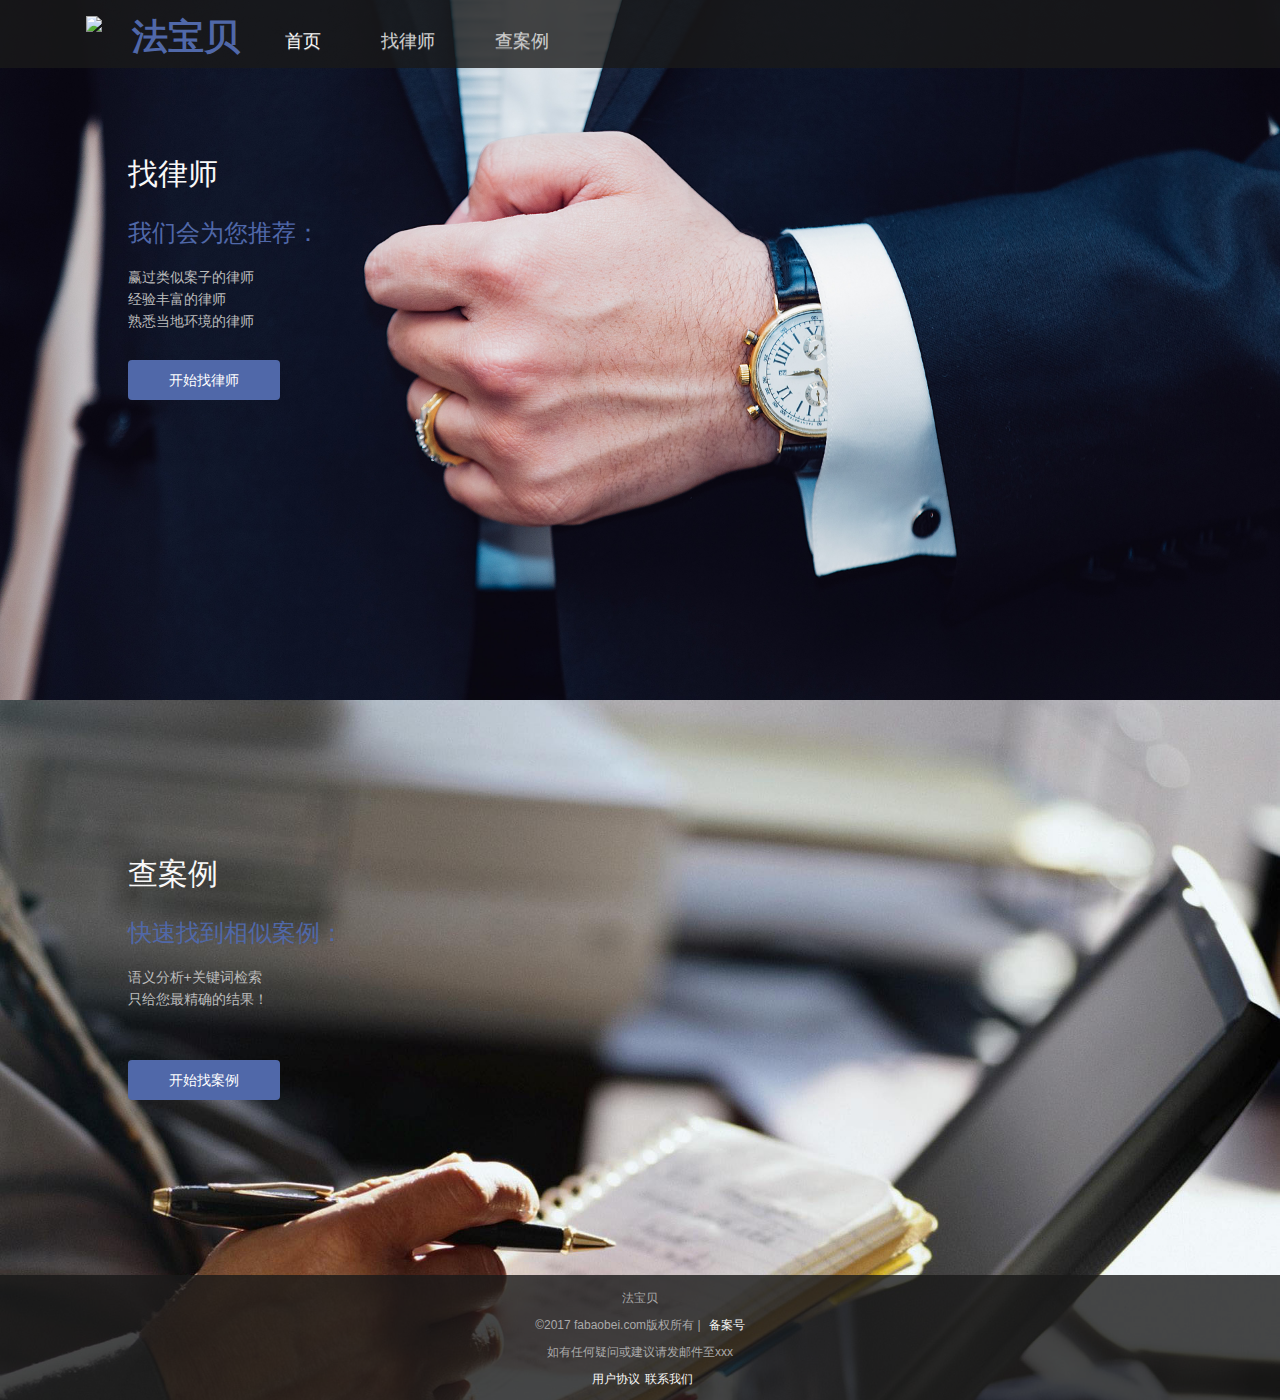
==== commit 08d7f5b3: "update" ====
--- a/index.html
+++ b/index.html
@@ -17,9 +17,9 @@
 	</script><script src="./source/js/jquery-3.0.0.js"></script>
 	<script src="./source/js/jquery-migrate-3.0.0.js"></script>
 	<script src="./source/js/bootstrap3.3.7.min.js"></script>
-  <link rel="icon" href="./source/favicon.ico" mce_href="./source/favicon.ico" type="image/x-icon">
-  <link rel="shortcut icon" href="./source/favicon.ico" mce_href="./source/favicon.ico" type="image/x-icon">
-	<title>法律谷</title>
+  <link rel="icon" href="./source/fabaobei_favicon.ico" mce_href="./source/fabaobei_favicon.ico" type="image/x-icon">
+  <link rel="shortcut icon" href="./source/fabaobei_favicon.ico" mce_href="./source/fabaobei_favicon.ico" type="image/x-icon">
+	<title>法宝贝</title>
 	<style type="text/css">
 
 	.carousel .item img {
@@ -59,6 +59,7 @@
               <a class="navbar-brand" href="./index.html"><img src="./source/images/index/logo2.png"></a>
             </div>
             <div class="navbar-collapse collapse" id="navbar-collapse">
+							<div span class="navbar-tit"><span>法宝贝</span></div>
               <ul class="nav navbar-nav u-nav">
 								<li class="active"><a href="./index.html">首页</a></li>
                 <li><a href="./lawyer.html">找律师</a></li>
@@ -68,23 +69,47 @@
       </nav></div>
 		
   </div>
-
-	<div id="carousel-example-generic" class="carousel slide" data-ride="carousel">
-
-  <!-- Wrapper for slides -->
-  <div class="carousel-inner" role="listbox">
-    <div class="item active">
-      <img src="./source/images/index/banner.jpg" alt="...">
-    </div>
-  </div>
+	<div class="container" id="bg1">
+			<div class="container m-content">
+					<div class="row">
+						<div class="col-md-4 col-sm-5 col-md-offset-1 col-sm-offset-1 col-xs-10 col-xs-offset-1 m-lookfor" style="margin-bottom: 50px">
+							<h2 class="hidden-xs">找律师</h2>
+							<div class="u-lookfor-text">
+								<h3>我们会为您推荐：</h3>
+								<p>赢过类似案子的律师</p>
+								<p>经验丰富的律师</p>
+								<p>熟悉当地环境的律师</p>
+							</div>
+							<div class="u-lookfor-btn">
+								<a href="./lawyer.html">开始找律师</a>
+							</div>
+						</div>
+					</div>
+				</div>
+	</div>
+	<div class="container" id="bg2">
+			<div class="container m-content">
+					<div class="row">
+							<div class="col-md-4 col-sm-5 col-md-offset-1 col-sm-offset-1 col-xs-10 col-xs-offset-1 m-lookfor" style="margin-bottom: 50px">
+									<h2 class="hidden-xs">查案例</h2>
+									<div class="u-lookfor-text">
+										<h3>快速找到相似案例：</h3>
+										<p>语义分析+关键词检索</p>
+										<p>只给您最精确的结果！</p>
+									</div>
+									<div class="u-lookfor-btn">
+										<a href="./describe.html">开始找案例</a>
+									</div>
+								</div>
+					</div>
+				</div>
+	</div>
 
 </div>
 
-	<div class="g-body container m-content">
+	<div class="g-body container m-content" style="display:none;">
 		<div class="row">
-
-
-			<div class="col-md-4 col-sm-5 col-md-offset-2 col-sm-offset-1 col-xs-10 col-xs-offset-1 m-lookfor" style="margin-bottom: 50px">
+			<div class="col-md-4 col-sm-5 col-md-offset-2 col-sm-offset-1 col-xs-10 col-xs-offset-1 m-lookfor">
 				<h2 class="hidden-xs"><span class="icon-index2"></span>找律师</h2>
 				<div class="u-lookfor-text">
 					<h3>我们会为您推荐：</h3>
--- a/source/css/style.css
+++ b/source/css/style.css
@@ -406,7 +406,7 @@
     line-height: 66px;
     padding: 15px; }
     .g-head .u-nav li a {
-      font-size: 14px;
+      font-size: 18px;
       color: #ccc;
       padding-bottom: 0px; }
       .g-head .u-nav li a:hover {
@@ -415,7 +415,7 @@
       }
     .g-head .u-nav li.active a {
       color: #f8f8f8;
-      border-bottom: 1px solid #f8f8f8; }
+       }
   .g-head .u-send {
     height: 66px;
     line-height: 66px;
@@ -1317,7 +1317,7 @@
     text-align: left; }
     .m-content .m-lookfor h2 {
       margin-bottom: 30px;
-      color: #000; }
+      color: #f8f8f8; }
       .m-content .m-lookfor h2 .icon-index1 {
         display: inline-block;
         width: 30px;
@@ -1336,7 +1336,7 @@
         background: url("../images/index-icon2.jpg") 0 0 no-repeat; }
     .m-content .m-lookfor .u-lookfor-text {
       height: 100px;
-      color: #888;
+      color: #bbbbbb;
       line-height: 22px; }
       .m-content .m-lookfor .u-lookfor-text h3 {
         color: #5068a9;
@@ -1379,7 +1379,7 @@
 
 .g-describe {
   min-height: 940px;
-  padding-top: 22px; }
+  padding-top: 122px; }
   .g-describe .m-title {
     color: #111;
     font-weight: bold; }
@@ -3045,3 +3045,77 @@
     
 
 /*# sourceMappingURL=style.css.map */
+#bg1{
+  background: url('../images/index/bg1.jpg') no-repeat;
+  background-size: cover;
+  min-width: 100%;
+  height: 700px;
+  position: relative;
+}
+#bg2{
+  background: url('../images/index/bg21.jpg') no-repeat;
+  background-size: cover;
+  min-width: 100%;
+  height: 700px;
+  position: relative;
+}
+.navbar-wrapper{
+  position: relative;
+  width: 100%;
+  position: absolute;
+  z-index:10;
+}
+.m-content{
+  padding: 0;
+  text-align: center;
+  position: absolute;
+  bottom: 250px;
+}
+.g-head{
+  background-color: rgba(25,25,25,0.8);
+}
+.g-foot {
+  position: absolute;
+  width:100%;
+  background-color: rgba(25,25,25,0.8);
+  height:125px;
+  margin-top: -125px;
+}
+.navbar-tit{
+  float:left;
+}
+.navbar-tit span{
+  float: left;
+  height: 66px;
+  line-height: 42px;
+  padding: 15px;
+  font-size: 36px;
+  font-weight: bold;
+  color: #5068a9;
+}
+.nav > li > a:focus{
+  color:transparent !important;
+}
+@media (max-width: 767px){
+  .hidden-xs {
+    display: block !important;
+  }
+  .navbar-tit{
+    float: none;
+    height:66px;
+  }
+  #bg1{
+    height: 500px;
+    background-size: contain;
+  }
+  #bg2{
+    height: 500px;
+    background-size: contain;
+  }
+  .m-content{
+    bottom: 0;
+  }
+  .g-foot{
+    margin-top: 0;
+  }
+}
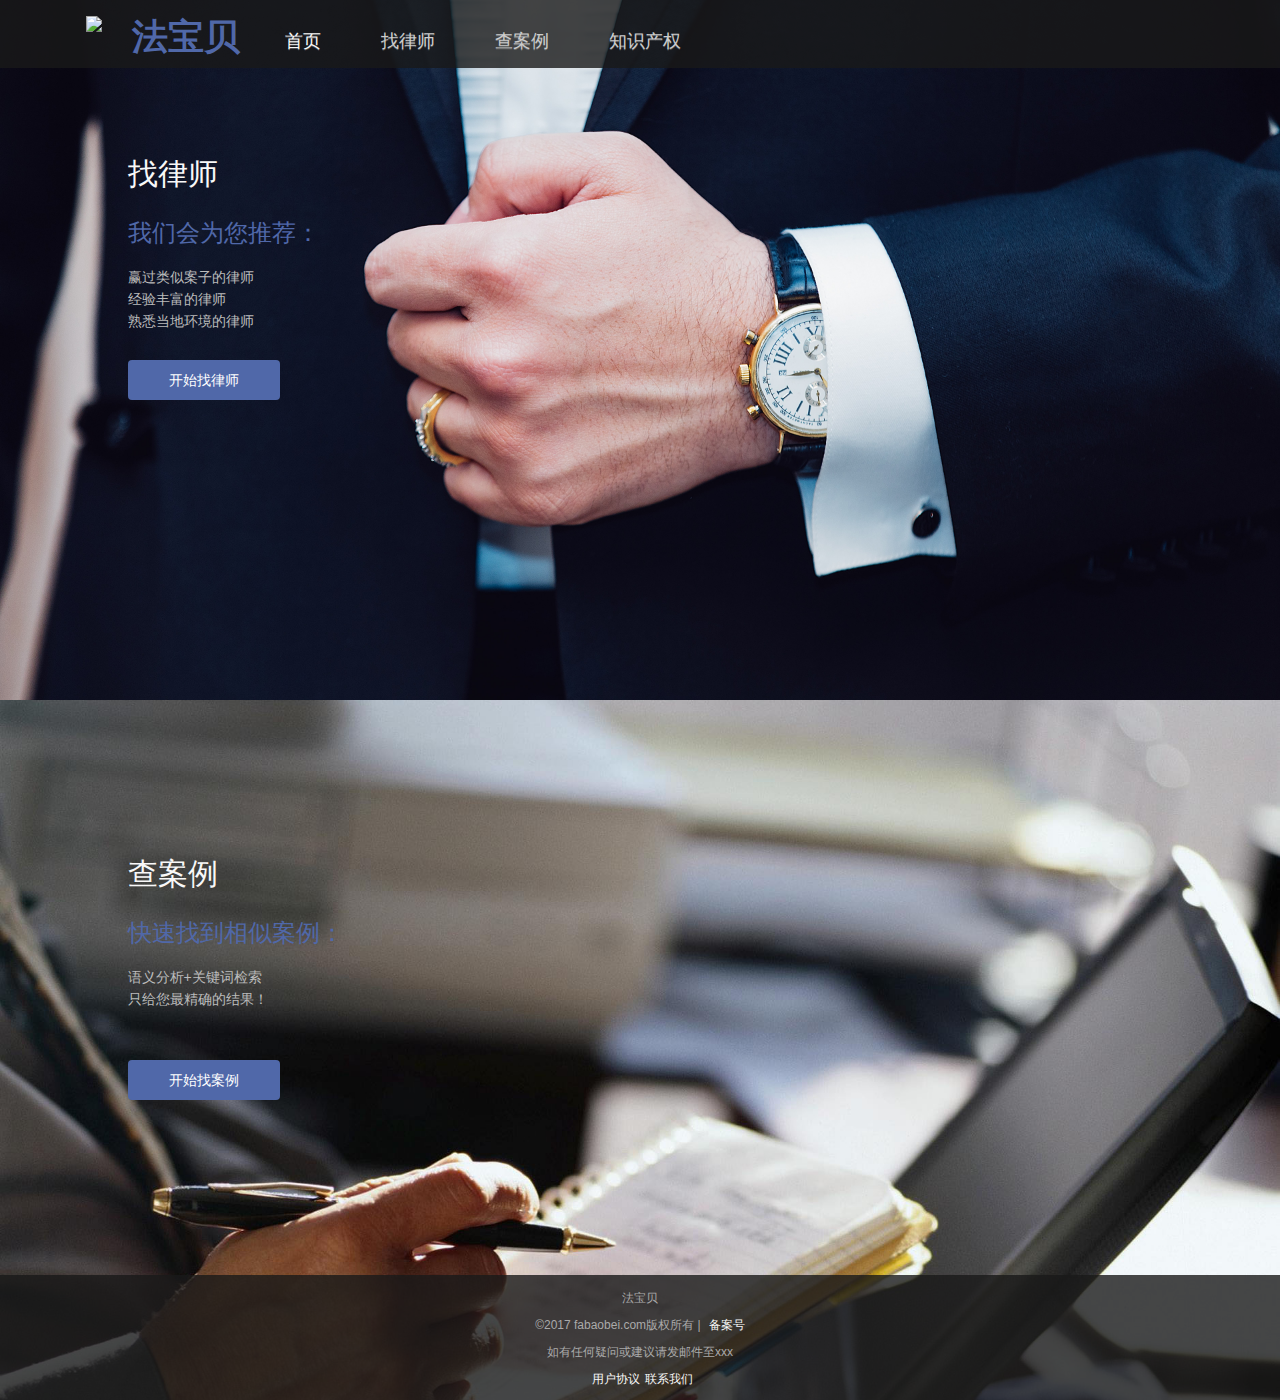
==== commit b9519b7f: "update" ====
--- a/index.html
+++ b/index.html
@@ -46,7 +46,7 @@
         <!-- End Google Analytics -->
 </head>
 <body>
-	<div class="navbar-wrapper g-head">
+	<div class="g-index navbar-wrapper g-head">
       <div class="container">
 				<nav class="navbar">
             <div class="navbar-header">
@@ -63,7 +63,8 @@
               <ul class="nav navbar-nav u-nav">
 								<li class="active"><a href="./index.html">首页</a></li>
                 <li><a href="./lawyer.html">找律师</a></li>
-                <li><a href="./describe.html">查案例</a></li>
+				  <li><a href="./describe.html">查案例</a></li>
+				  <li><a href="./zl/index.html">知识产权</a></li>
               </ul>
             </div>
       </nav></div>
@@ -136,7 +137,7 @@
 		</div>
 	</div>
 
-<div class="container-fluid g-foot">
+<div class="g-index container-fluid g-foot">
 	<div class="footer g-wrap">
 		<p>法宝贝</p>
 		<p>©2017 fabaobei.com版权所有  |  <a href="">备案号</a></p>
--- a/source/css/style.css
+++ b/source/css/style.css
@@ -433,10 +433,15 @@
     background-color: #fff; }
 
 .g-foot {
+  z-index: 999;
+  bottom: 0;
+  position: fixed;
+  width: 100%;
   padding-top: 15px;
   font-size: 12px;
   color: #aaa;
-  text-align: center; }
+  text-align: center;
+  height: 140px;}
   .g-foot p {
     margin-bottom: 10px; }
   .g-foot .u-statement {
@@ -546,14 +551,16 @@
   background-color: #444; }
 
 .g-body {
-  min-height: 550px;
+  min-height: 590px;
   background-color: #fff; }
 
 .g-wrap,
 .g-wrap-full {
   margin-left: auto;
   margin-right: auto;
-  *zoom: 1; }
+  padding-bottom: 140px;
+  *zoom: 1;
+}
   .g-wrap:before, .g-wrap:after,
   .g-wrap-full:before,
   .g-wrap-full:after {
@@ -1378,11 +1385,16 @@
           border-color: #51c680; }
 
 .g-describe {
-  min-height: 940px;
-  padding-top: 122px; }
+  padding-top: 50px;
+  min-height: 650px;
+}
   .g-describe .m-title {
     color: #111;
-    font-weight: bold; }
+  }
+  .g-describe .m-title h3{
+    font-weight: 500; 
+    font-size: 16px;
+  }
     .g-describe .m-title span {
       font-size: 0.85em;
       color: #999;
@@ -1391,26 +1403,29 @@
     .g-describe .m-title .orange {
       color: #F15A24; }
   .g-describe .m-textarea {
-    margin: 18px 0; }
+    margin-left: 15px; }
     .g-describe .m-textarea textarea {
-      padding: 6px;
+      resize: none;
       width: 100%;
+      padding: 5px;
+      font-size: 14px;
+      color: #444;
       line-height: 20px;
-      border: 1px solid #C4C4C4;
-      resize: none;
-      background-color: #F6F6F6; }
+      border: 1px solid #5068a9;
+      box-shadow: 0 0 5px #5068a9;}
     .g-describe .m-textarea .textColor {
       background: #fff;
       color: #444444;
-      border: 1px solid #63bd8a;
+      border: 1px solid #5068a9;
       font-style: normal;
       font-family: "Hiragino Sans GB","Microsoft Yahei",SimSun,Arial,"Helvetica Neue",Helvetica; }
   .g-describe .m-keyword {
-    margin: 18px 0; }
+    margin-left: 15px;
+  margin-bottom: 20px; }
     .g-describe .m-keyword input {
       padding: 6px;
-      border: 1px solid #C4C4C4;
-      background-color: #F6F6F6; }
+      border: 1px solid #5068a9;
+      box-shadow: 0 0 5px #5068a9; }
     .g-describe .m-keyword .textColor {
       background: #fff;
       color: #444444;
@@ -1425,17 +1440,14 @@
     display: inline-block;
     color: #fff;
     text-align: center;
-    border-color: #51c680;
     border-radius: 4px;
-    background-color: #64cc8E; }
+    background-color: #5068a9; }
     .g-describe .u-btn a:focus, .g-describe .u-btn a.focus {
       color: #fff;
-      background-color: #3fbe72;
-      border-color: #257244; }
+      background-color: #86a6df; }
     .g-describe .u-btn a:hover {
       color: #fff;
-      background-color: #3fbe72;
-      border-color: #36a462; }
+      background-color: #86a6df;}
     .g-describe .u-btn a:active, .g-describe .u-btn a.active, .open > .g-describe .u-btn a.dropdown-toggle {
       color: #fff;
       background-color: #3fbe72;
@@ -1585,12 +1597,18 @@
       .g-describe .g-result .m-result .result-box {
         z-index: 133;
         width: 100%;
-        position: relative; }
+        position: relative; 
+        border: 1px solid #006699;
+        padding: 5px;
+        margin: 10px 0;
+      }.g-describe .g-result .m-result .result-box:hover{
+        box-shadow: 0px 0px 10px rgba(11,55,76,0.35);
+      }
         .g-describe .g-result .m-result .result-box .result-main {
           display: block;
           background: #fff; }
           .g-describe .g-result .m-result .result-box .result-main:hover {
-            background-color: #F6F6F6;
+            
             text-decoration: none; }
           .g-describe .g-result .m-result .result-box .result-main .result-title {
             padding: 17px 0px 32px; }
@@ -2050,9 +2068,11 @@
   .g-lawyer-list .m-synopsis {
     margin-bottom: 28px;
     border: 1px solid #E6E6E6; }
+    .g-lawyer-list .m-synopsis .row:hover{
+      box-shadow: 0px 0px 10px rgba(11,55,76,0.35);
+    }
     .g-lawyer-list .m-synopsis .f-jump:hover {
-      display: block;
-      background: #f9f9f9; }
+      display: block; }
     .g-lawyer-list .m-synopsis .u-line {
       height: 1px;
       background: #e6e6e6; }
@@ -2201,7 +2221,7 @@
         font-family: "iconfont" !important;
         font-size: 14px;
         font-style: normal;
-        color: #64CC8E;
+        color: #5068a9;
         margin-right: 8px;
         -webkit-font-smoothing: antialiased;
         -webkit-text-stroke-width: 0.2px;
@@ -2228,7 +2248,7 @@
       line-height: 24px; }
       .g-details .m-synopsis .m-skilful dd a {
         font-size: 14px;
-        color: #64cc8e; }
+        color: #5068a9; }
       .g-details .m-synopsis .m-skilful dd span {
         margin-right: 24px; }
   .g-details .g-title {
@@ -2658,335 +2678,20 @@
   border: none; }
 
 .g-judgment {
-  position: relative; }
-  .g-judgment #detail-nav {
-    padding: 0px;
-    background-color: white; }
-  .g-judgment .m-nav {
-    position: absolute;
-    top: 50px; }
-    .g-judgment .m-nav ul {
-      border-right: 2px dashed #ccc;
-      margin-right: 10px; }
-    .g-judgment .m-nav li {
-      cursor: pointer;
-      position: relative;
-      margin-bottom: 5px;
-      border: none;
-      text-align: right; }
-      .g-judgment .m-nav li:first-child i {
-        display: inline-block;
-        width: 20px;
-        height: 14px;
-        margin-right: -10px;
-        background: url("../images/icon-nav.png") 0 0 no-repeat; }
-      .g-judgment .m-nav li span {
-        display: inline-block;
-        width: 13px;
-        height: 13px;
-        margin-right: -22px;
-        text-align: center;
-        border: 3px solid #ccc;
-        border-radius: 50%;
-        background: #fff; }
-      .g-judgment .m-nav li a {
-        display: inline-block;
-        margin-right: 10px;
-        height: 20px; }
-      .g-judgment .m-nav li .nav-txt {
-        font-size: 16px;
-        color: #ccc;
-        text-align: right; }
-    .g-judgment .m-nav .nav-active span {
-      width: 18px;
-      height: 8px;
-      margin-left: -4px;
-      border: 0;
-      border-radius: 20px 4px 4px 20px;
-      background: #12335f; }
-    .g-judgment .m-nav .nav-active .nav-txt {
-      color: #154472;
-      top: 0px; }
-  .g-judgment .m-judgment .m-file {
-    position: relative;
-    margin-bottom: 45px;
-    background-color: #FFFFFF; }
-  .g-judgment .m-judgment h1 {
-    margin-bottom: 20px;
-    font-size: 22px;
-    color: #003366;
+  width: 950px;
+  margin: 30px auto;
+  background-color: #fff;
+  font-size: 1.4rem;
+  line-height: 2.4rem;}
+  .g-judgment h3{
+    color: #4077b2;
+  }
+  .g-judgment h2{
+    color: #4077b2;
     text-align: center;
-    line-height: 30px; }
-  .g-judgment .m-judgment h2 {
-    line-height: 36px;
-    font-size: 30px;
-    text-align: center; }
-  .g-judgment .m-judgment h6 {
-    text-align: center;
-    font-size: 12px;
-    color: #888888; }
-    .g-judgment .m-judgment h6 span {
-      margin-left: 40px; }
-  .g-judgment .m-judgment .u-line {
-    position: relative;
-    width: 100%;
-    height: 2px;
-    margin: 11px 0;
-    background: #C1C1C1; }
-    .g-judgment .m-judgment .u-line span {
-      display: inline-block;
-      position: absolute;
-      left: 0;
-      top: 0;
-      width: 70px;
-      height: 2px;
-      background: #20385C; }
-  .g-judgment .m-judgment .m-title {
-    width: 60px;
-    height: 20px;
-    line-height: 20px;
-    font-size: 12px;
-    color: #888888;
-    text-align: center;
-    border: 1px solid #e6e6e6;
-    border-radius: 4px;
-    background: #f3f3f3; }
-  .g-judgment .m-judgment .m-time {
-    position: relative;
-    height: 80px;
-    margin: 10px 0 26px;
-    padding: 0 30px;
-    overflow: hidden;
-    border: 1px solid #f2f2f2; }
-    .g-judgment .m-judgment .m-time ul {
-      position: absolute;
-      left: 40px;
-      top: 12%;
-      border-bottom: 1px solid #999; }
-      .g-judgment .m-judgment .m-time ul li {
-        width: 56px;
-        margin-right: 75px;
-        margin-bottom: -22px;
-        text-align: center;
-        float: left; }
-        .g-judgment .m-judgment .m-time ul li p {
-          line-height: 16px;
-          font-size: 12px;
-          color: #666; }
-        .g-judgment .m-judgment .m-time ul li .u-circle {
-          display: inline-block;
-          width: 4px;
-          height: 4px;
-          border: 1px solid #999;
-          border-radius: 50%;
-          background: #fff; }
-        .g-judgment .m-judgment .m-time ul li h5 {
-          margin-top: 3px;
-          margin-bottom: 0;
-          color: #666;
-          overflow: hidden;
-          text-overflow: ellipsis;
-          white-space: nowrap; }
-        .g-judgment .m-judgment .m-time ul li:last-child {
-          margin-right: 0; }
-        .g-judgment .m-judgment .m-time ul li.active p {
-          color: #64cc8E; }
-        .g-judgment .m-judgment .m-time ul li.active h5 {
-          color: #64cc8E; }
-        .g-judgment .m-judgment .m-time ul li.active .u-circle {
-          background: #64cc8E; }
-    .g-judgment .m-judgment .m-time .region-left, .g-judgment .m-judgment .m-time .region-right {
-      z-index: 11;
-      display: inline-block;
-      position: absolute;
-      top: 0px;
-      left: 0;
-      text-align: center;
-      cursor: pointer; }
-      .g-judgment .m-judgment .m-time .region-left span, .g-judgment .m-judgment .m-time .region-right span {
-        display: inline-block;
-        width: 30px;
-        height: 80px;
-        line-height: 80px;
-        background: #F9F9F9; }
-        .g-judgment .m-judgment .m-time .region-left span i, .g-judgment .m-judgment .m-time .region-right span i {
-          font-family: "iconfont" !important;
-          font-size: 30px;
-          font-style: normal;
-          color: #ccc;
-          margin-right: 8px;
-          -webkit-font-smoothing: antialiased;
-          -webkit-text-stroke-width: 0.2px;
-          -moz-osx-font-smoothing: grayscale; }
-    .g-judgment .m-judgment .m-time .region-right {
-      left: auto;
-      right: 0; }
-    .g-judgment .m-judgment .m-time .region-city {
-      z-index: 10;
-      position: absolute;
-      left: 0;
-      top: 0;
-      width: 10000px;
-      padding: 0 70px; }
-      .g-judgment .m-judgment .m-time .region-city ul {
-        float: left;
-        margin-right: 70px; }
-        .g-judgment .m-judgment .m-time .region-city ul:last-child {
-          margin-right: 0px; }
-        .g-judgment .m-judgment .m-time .region-city ul li {
-          width: 120px;
-          font-size: 14px;
-          color: #444;
-          margin-bottom: 20px; }
-          .g-judgment .m-judgment .m-time .region-city ul li:first-child {
-            padding-bottom: 10px;
-            border-bottom: 1px solid #E6E6E6; }
-          .g-judgment .m-judgment .m-time .region-city ul li span {
-            float: right; }
-  .g-judgment .m-judgment .m-abstract {
-    margin-top: 28px; }
-    .g-judgment .m-judgment .m-abstract p {
-      font-size: 14px;
-      color: #666;
-      line-height: 25px; }
-    .g-judgment .m-judgment .m-abstract dl {
-      margin-left: 28px;
-      border-left: 1px dashed #444; }
-      .g-judgment .m-judgment .m-abstract dl dt {
-        float: left;
-        height: 30px;
-        line-height: 30px;
-        margin-left: -29px;
-        background: #fff;
-        font-weight: bold; }
-      .g-judgment .m-judgment .m-abstract dl dd {
-        margin: 0 0 25px 52px;
-        line-height: 30px; }
-        .g-judgment .m-judgment .m-abstract dl dd i {
-          position: absolute;
-          left: 0;
-          top: 6px;
-          width: 32px;
-          height: 18px;
-          line-height: 18px;
-          text-align: center;
-          margin-right: 12px;
-          font-size: 12px;
-          color: #fff; }
-        .g-judgment .m-judgment .m-abstract dl dd span {
-          font-size: 14px;
-          color: #666;
-          margin-right: 20px; }
-        .g-judgment .m-judgment .m-abstract dl dd .plaintiff {
-          padding-left: 40px; }
-          .g-judgment .m-judgment .m-abstract dl dd .plaintiff i {
-            background: #12335F; }
-        .g-judgment .m-judgment .m-abstract dl dd .defendant {
-          padding-left: 40px; }
-          .g-judgment .m-judgment .m-abstract dl dd .defendant i {
-            background: #FBB03B; }
-        .g-judgment .m-judgment .m-abstract dl dd .u-judgment {
-          padding: 10px;
-          font-size: 14px;
-          color: #666;
-          border: 1px dashed #64CC8E;
-          background: #F9F9F9; }
-  .g-judgment .m-judgment .m-caseid {
-    margin-top: 3px;
-    font-size: 12px;
-    text-align: right; }
-  .g-judgment .m-judgment .judgment-title {
-    font-size: 18px;
-    color: #666699;
-    line-height: 22px;
-    margin-top: 23px; }
-  .g-judgment .m-judgment .judgment-txt {
-    color: #666666;
-    line-height: 25px;
-    margin-top: 12px; }
-  .g-judgment .m-judgment .document {
-    margin-bottom: 10px;
-    font-size: 16px;
-    color: #111; }
-  .g-judgment .m-lawyer {
-    margin-top: 100px; }
-    .g-judgment .m-lawyer h3 {
-      margin-bottom: 15px;
-      padding-left: 10px;
-      font-size: 16px;
-      border-left: 2px solid #20385C; }
-    .g-judgment .m-lawyer .lawyer-list {
-      padding-top: 10px; }
-      .g-judgment .m-lawyer .lawyer-list h4 {
-        margin-bottom: 10px;
-        padding-top: 10px;
-        font-size: 12px;
-        color: #888;
-        border-top: 1px solid #F2F2F2; }
-        .g-judgment .m-lawyer .lawyer-list h4 span {
-          float: right;
-          color: #666;
-          padding-right: 14px;
-          cursor: pointer;
-          background: url("../images/icon-down.png") center right no-repeat; }
-        .g-judgment .m-lawyer .lawyer-list h4 b {
-          float: right;
-          color: #666;
-          padding-right: 14px; }
-        .g-judgment .m-lawyer .lawyer-list h4 i {
-          display: inline-block;
-          width: 12px;
-          height: 12px;
-          font-size: 12px;
-          color: #fff;
-          text-align: center;
-          border-radius: 50%;
-          background: #B3B3B3;
-          cursor: pointer; }
-          .g-judgment .m-lawyer .lawyer-list h4 i:hover .m-help {
-            display: block; }
-        .g-judgment .m-lawyer .lawyer-list h4 .m-help {
-          display: none;
-          position: absolute;
-          left: -42px;
-          top: -63px;
-          padding: 10px;
-          font-size: 12px;
-          color: #888;
-          line-height: 20px;
-          background: #F9F9F9;
-          box-shadow: 0 0 5px #E1E1E1; }
-          .g-judgment .m-lawyer .lawyer-list h4 .m-help .triangle {
-            position: absolute;
-            right: 17px;
-            bottom: -14px;
-            width: 0;
-            height: 0;
-            border-left: 7px solid transparent;
-            border-right: 7px solid transparent;
-            border-top: 14px solid #f9f9f9; }
-      .g-judgment .m-lawyer .lawyer-list li {
-        *zoom: 1; }
-        .g-judgment .m-lawyer .lawyer-list li:before, .g-judgment .m-lawyer .lawyer-list li:after {
-          content: " ";
-          display: table; }
-        .g-judgment .m-lawyer .lawyer-list li:after {
-          clear: both; }
-        .g-judgment .m-lawyer .lawyer-list li .lawyer-img {
-          float: left;
-          width: 32px;
-          height: 32px;
-          border: 1px solid #999;
-          border-radius: 50%;
-          overflow: hidden; }
-        .g-judgment .m-lawyer .lawyer-list li .lawyer-txt {
-          float: left;
-          margin-left: 20px;
-          line-height: 32px;
-          font-size: 14px;
-          color: #444; }
-        .g-judgment .m-lawyer .lawyer-list li a:hover {
-          background: #F7F7F7; }
+    font-weight: bold;
+    margin-bottom: 50px;
+  }
 
 .scroll-top {
   width: 46px;
@@ -3059,7 +2764,7 @@
   height: 700px;
   position: relative;
 }
-.navbar-wrapper{
+.g-index.navbar-wrapper{
   position: relative;
   width: 100%;
   position: absolute;
@@ -3074,12 +2779,15 @@
 .g-head{
   background-color: rgba(25,25,25,0.8);
 }
-.g-foot {
-  position: absolute;
+.g-index.g-foot {
+  position: relative;
   width:100%;
   background-color: rgba(25,25,25,0.8);
   height:125px;
   margin-top: -125px;
+}
+.g-index .g-wrap, .g-wrap-full{
+  padding-bottom: 0;
 }
 .navbar-tit{
   float:left;
@@ -3092,11 +2800,48 @@
   font-size: 36px;
   font-weight: bold;
   color: #5068a9;
+  cursor: pointer;
 }
 .nav > li > a:focus{
-  color:transparent !important;
+  background-color:transparent !important;
+}
+.g-describe .u-btn{
+  text-align: center;
+}
+.g-describe .u-btn a{
+  width: 150px;
+  height: 40px;
+  line-height: 40px;
+  font-size: 14px;
+  background-color: #5068a9;
+  color: #fff;
+}
+.g-details .m-details{
+  height: 400px;
+}
+.g-details .visible-chart{
+  padding: 40px 0;
+  position: relative;
+  min-height: 450px;
+}
+.g-details .circle-chart{
+  float: left;
+  display: inline-block;
+  width: 50%;
+  height: 250px;
+}
+.g-details .chartitle{
+  font-size: 20px;
+  font-weight: bold;
+  text-align: center;
+}
+#circleChart1,#circleChart2{
+  height: 350px;
 }
 @media (max-width: 767px){
+  .g-index.g-foot{
+    margin-top: 0;
+  }
   .hidden-xs {
     display: block !important;
   }
